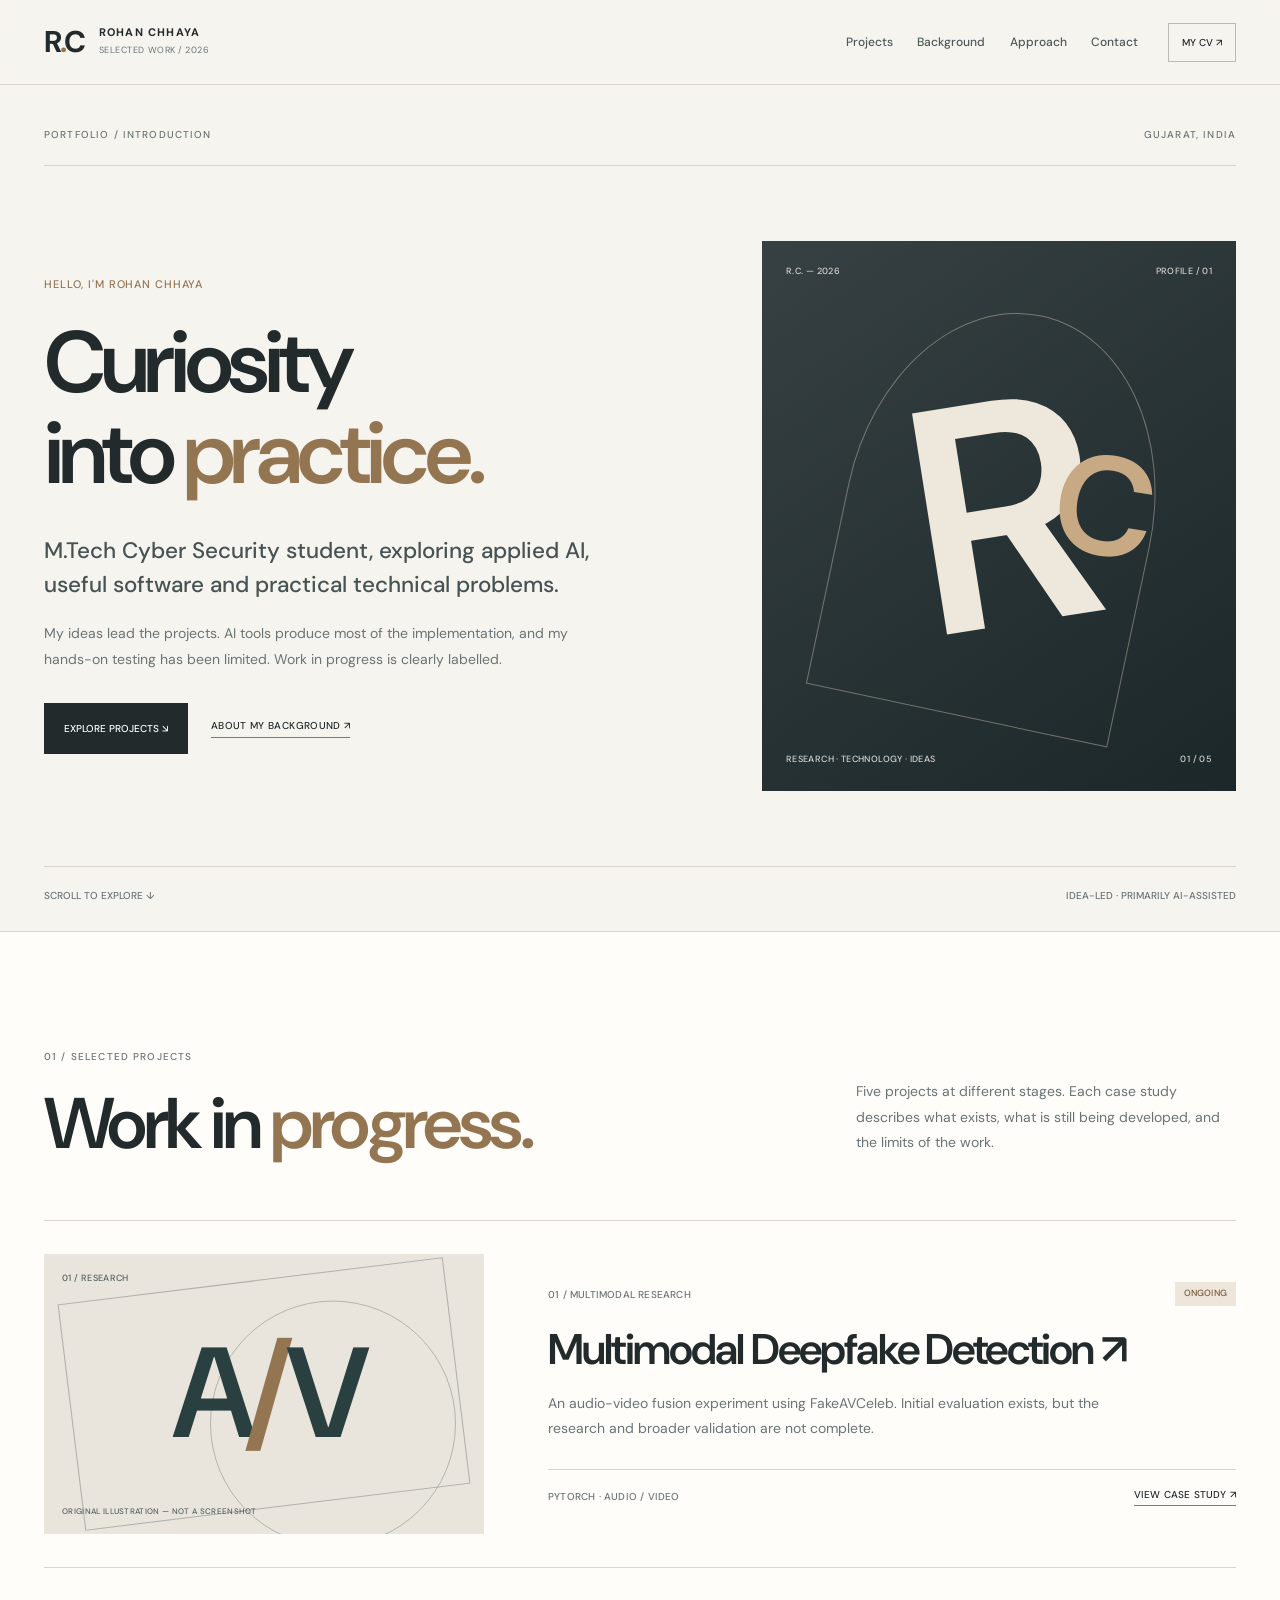
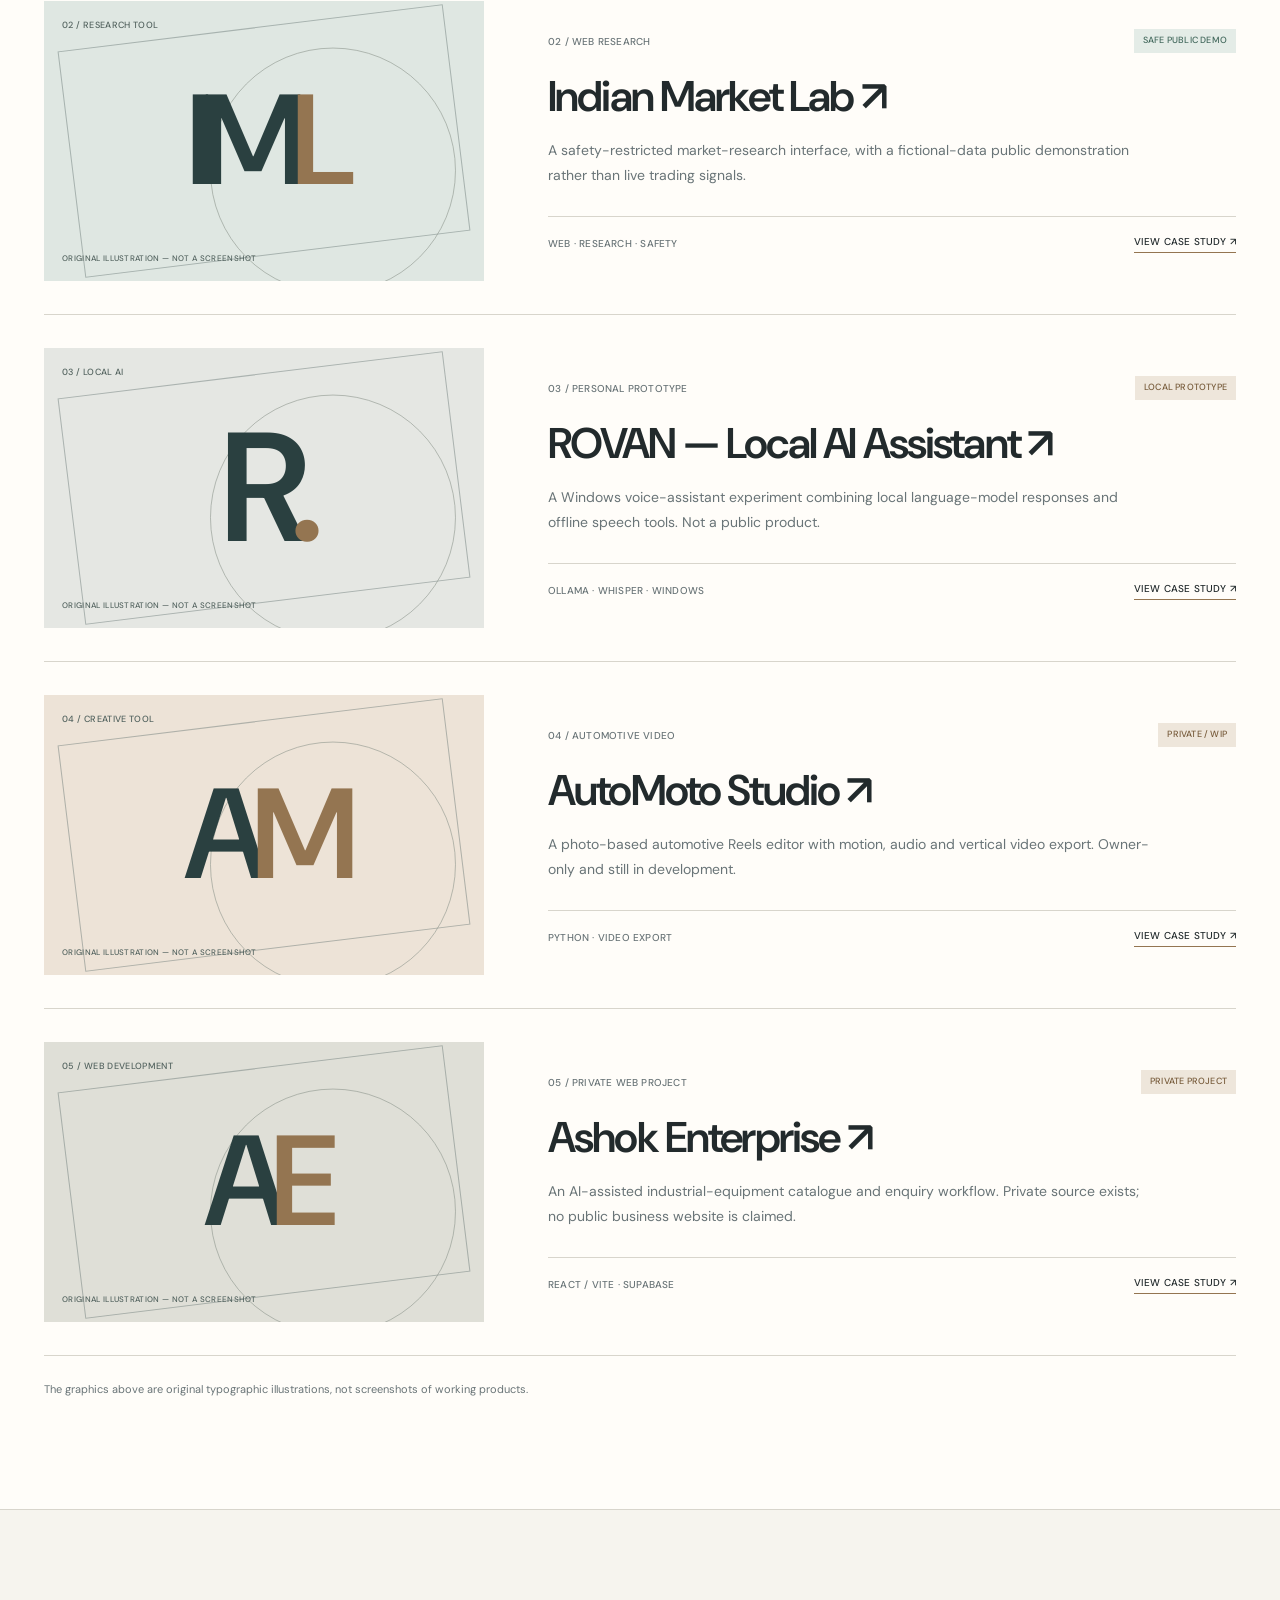
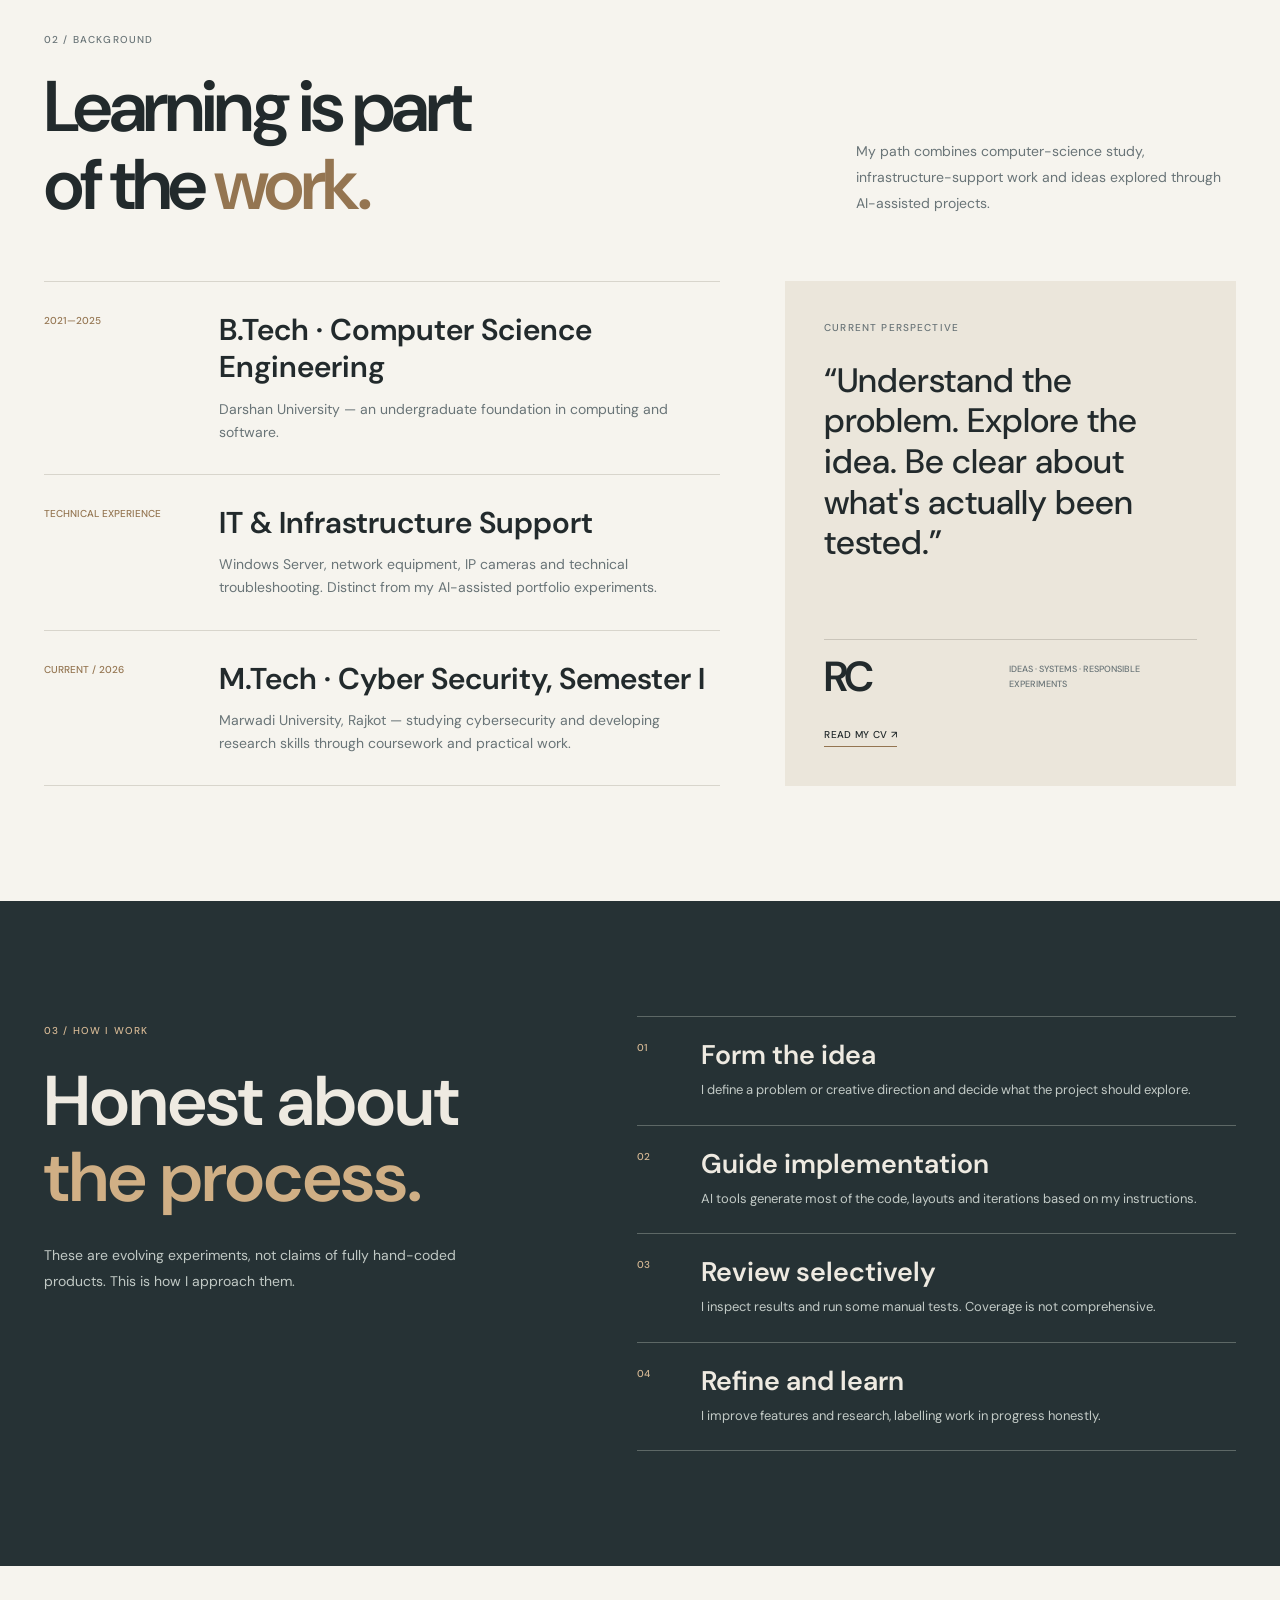
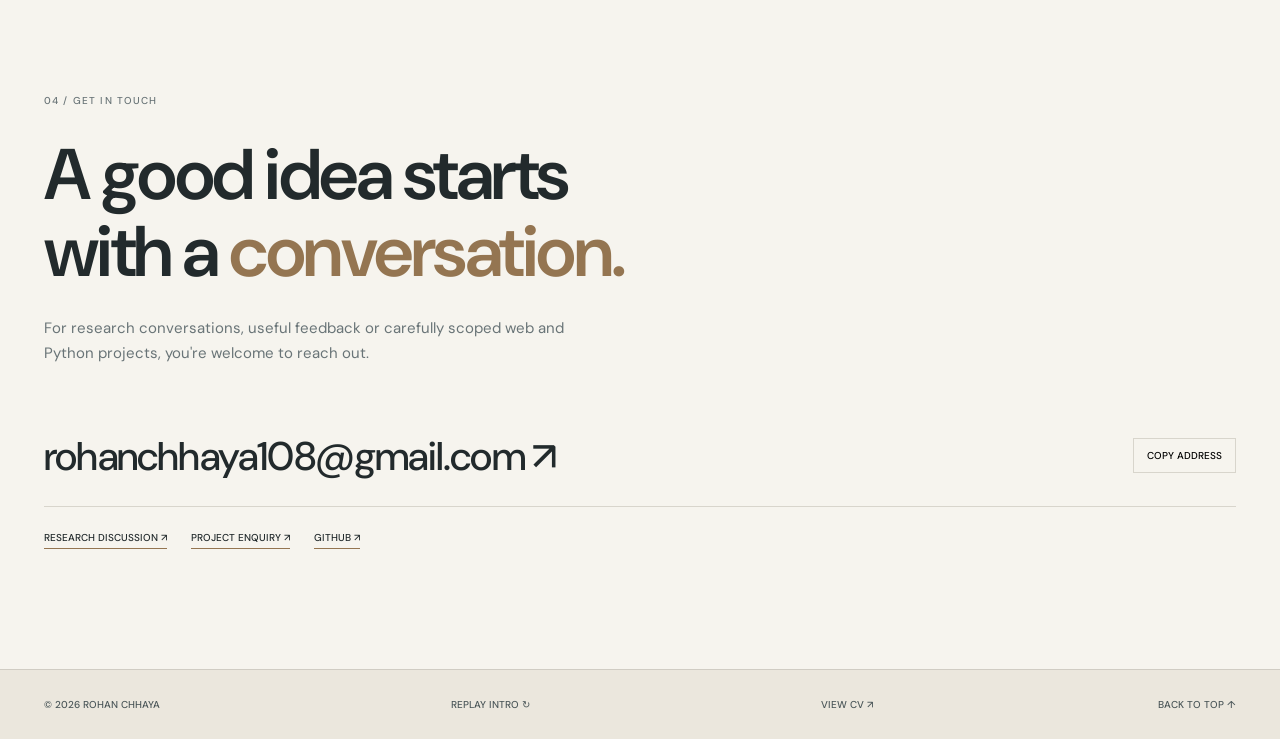
==== index.html @ 87acf6cd "feat: publish independent Classic portfolio with CV, assets, and five case studies" ====
<!doctype html>
<html lang="en">
<head>
<meta charset="utf-8">
<meta name="viewport" content="width=device-width,initial-scale=1">
<meta name="theme-color" content="#f6f4ee">
<meta name="color-scheme" content="light">
<meta name="description" content="Rohan Chhaya — M.Tech Cyber Security student at Marwadi University. A classic portfolio of ongoing research, AI-assisted projects and technical experience.">
<meta property="og:type" content="website">
<meta property="og:title" content="Rohan Chhaya — Selected Work">
<meta property="og:description" content="Ideas, practical experiments and technical projects, presented with honest development statuses.">
<link rel="canonical" href="https://xyzabc8108-prog.github.io/rohan-portfolio-classic/">
<title>Rohan Chhaya — Selected Work | Classic Portfolio</title>
<link rel="icon" href="favicon.svg" type="image/svg+xml">
<link rel="preconnect" href="https://fonts.googleapis.com"><link rel="preconnect" href="https://fonts.gstatic.com" crossorigin>
<link href="https://fonts.googleapis.com/css2?family=DM+Sans:wght@400;500;600;700&display=swap" rel="stylesheet">
<link rel="stylesheet" href="classic.css">
<script>try{if(!matchMedia('(prefers-reduced-motion: reduce)').matches&&sessionStorage.getItem('rc-classic-seen')!=='1')document.documentElement.classList.add('intro-on')}catch(e){}</script>
<script src="classic.js" defer></script>
</head>
<body data-page="home">
<a class="skip-link" href="#main">Skip to content</a>
<div id="opening" class="opening" role="dialog" aria-modal="true" aria-label="Opening portfolio">
 <div class="opening-top"><span>RC / SELECTED WORK</span><span>PORTFOLIO · 2026</span></div>
 <div class="opening-center"><p>AN INTRODUCTION</p><span class="opening-monogram" aria-hidden="true">RC</span><h2>Rohan <em>Chhaya.</em></h2><span class="opening-caption">THOUGHTFUL IDEAS. PRACTICAL EXPERIMENTS.</span></div>
 <div class="opening-bottom"><span class="opening-progress" aria-hidden="true"><i></i></span><button class="opening-skip" type="button">SKIP INTRO ↗</button></div>
</div>
<div id="site" class="site">
<header class="site-header" id="top"><div class="header-inner wrap">
 <a class="wordmark" href="#top" aria-label="Rohan Chhaya home"><span class="wordmark-initials">R<span>.</span>C</span><span class="wordmark-name">ROHAN CHHAYA<small>SELECTED WORK / 2026</small></span></a>
 <nav class="site-nav" id="site-nav" aria-label="Main navigation"><a href="#work">Projects</a><a href="#background">Background</a><a href="#method">Approach</a><a href="#contact">Contact</a></nav>
 <div class="header-side"><a class="other-version" href="cv.html" title="Read my CV">MY CV ↗</a><button class="menu-button" type="button" aria-controls="site-nav" aria-expanded="false" aria-label="Open menu"><span></span><span></span></button></div>
</div></header>
<main id="main">
<section class="hero wrap" aria-labelledby="hero-title">
 <div class="hero-intro"><span class="eyebrow">PORTFOLIO / INTRODUCTION</span><span class="eyebrow">GUJARAT, INDIA</span></div>
 <div class="hero-columns">
  <div class="hero-copy">
   <p class="hero-kicker">HELLO, I'M ROHAN CHHAYA</p>
   <h1 id="hero-title">Curiosity<br>into <em>practice.</em></h1>
   <p class="hero-lead">M.Tech Cyber Security student, exploring applied AI, useful software and practical technical problems.</p>
   <p class="hero-honesty">My ideas lead the projects. AI tools produce most of the implementation, and my hands-on testing has been limited. Work in progress is clearly labelled.</p>
   <div class="hero-actions"><a class="button button-dark" href="#work">EXPLORE PROJECTS ↘</a><a class="text-link" href="#background">ABOUT MY BACKGROUND ↗</a></div>
  </div>
  <aside class="hero-art" aria-label="Decorative abstract typographic monogram, not a portrait"><div class="hero-art-top"><span>R.C. — 2026</span><span>PROFILE / 01</span></div><div class="hero-art-center" aria-hidden="true"><div class="hero-arch"></div><span>R</span><b>C</b></div><div class="hero-art-bottom"><span>RESEARCH · TECHNOLOGY · IDEAS</span><span>01 / 05</span></div></aside>
 </div>
 <div class="hero-foot"><span>SCROLL TO EXPLORE ↓</span><span>IDEA-LED · PRIMARILY AI-ASSISTED</span></div>
</section>
<section class="work-section" id="work" aria-labelledby="work-title"><div class="wrap">
 <div class="section-head"><div><span class="eyebrow">01 / SELECTED PROJECTS</span><h2 id="work-title">Work in <em>progress.</em></h2></div><p>Five projects at different stages. Each case study describes what exists, what is still being developed, and the limits of the work.</p></div>
 <div class="project-list">
  <article class="project-item">
   <a class="project-graphic graphic-deepfake" href="projects/deepfake.html" aria-label="Deepfake Detection case study"><span class="graphic-meta">01 / RESEARCH</span><span class="graphic-symbol">A<span>/</span>V</span><span class="graphic-base">ORIGINAL ILLUSTRATION — NOT A SCREENSHOT</span></a>
   <div class="project-info"><div class="project-top"><span>01 / MULTIMODAL RESEARCH</span><span class="state">ONGOING</span></div><h3><a href="projects/deepfake.html">Multimodal Deepfake Detection ↗</a></h3><p>An audio-video fusion experiment using FakeAVCeleb. Initial evaluation exists, but the research and broader validation are not complete.</p><div class="project-bottom"><span>PYTORCH · AUDIO / VIDEO</span><a href="projects/deepfake.html">VIEW CASE STUDY ↗</a></div></div>
  </article>
  <article class="project-item">
   <a class="project-graphic graphic-market" href="projects/market.html" aria-label="Indian Market Lab case study"><span class="graphic-meta">02 / RESEARCH TOOL</span><span class="graphic-symbol">IM<span>L</span></span><span class="graphic-base">ORIGINAL ILLUSTRATION — NOT A SCREENSHOT</span></a>
   <div class="project-info"><div class="project-top"><span>02 / WEB RESEARCH</span><span class="state state-muted">SAFE PUBLIC DEMO</span></div><h3><a href="projects/market.html">Indian Market Lab ↗</a></h3><p>A safety-restricted market-research interface, with a fictional-data public demonstration rather than live trading signals.</p><div class="project-bottom"><span>WEB · RESEARCH · SAFETY</span><a href="projects/market.html">VIEW CASE STUDY ↗</a></div></div>
  </article>
  <article class="project-item">
   <a class="project-graphic graphic-rovan" href="projects/rovan.html" aria-label="ROVAN case study"><span class="graphic-meta">03 / LOCAL AI</span><span class="graphic-symbol">R<span>.</span></span><span class="graphic-base">ORIGINAL ILLUSTRATION — NOT A SCREENSHOT</span></a>
   <div class="project-info"><div class="project-top"><span>03 / PERSONAL PROTOTYPE</span><span class="state">LOCAL PROTOTYPE</span></div><h3><a href="projects/rovan.html">ROVAN — Local AI Assistant ↗</a></h3><p>A Windows voice-assistant experiment combining local language-model responses and offline speech tools. Not a public product.</p><div class="project-bottom"><span>OLLAMA · WHISPER · WINDOWS</span><a href="projects/rovan.html">VIEW CASE STUDY ↗</a></div></div>
  </article>
  <article class="project-item">
   <a class="project-graphic graphic-automoto" href="projects/automoto.html" aria-label="AutoMoto Studio case study"><span class="graphic-meta">04 / CREATIVE TOOL</span><span class="graphic-symbol">A<span>M</span></span><span class="graphic-base">ORIGINAL ILLUSTRATION — NOT A SCREENSHOT</span></a>
   <div class="project-info"><div class="project-top"><span>04 / AUTOMOTIVE VIDEO</span><span class="state">PRIVATE / WIP</span></div><h3><a href="projects/automoto.html">AutoMoto Studio ↗</a></h3><p>A photo-based automotive Reels editor with motion, audio and vertical video export. Owner-only and still in development.</p><div class="project-bottom"><span>PYTHON · VIDEO EXPORT</span><a href="projects/automoto.html">VIEW CASE STUDY ↗</a></div></div>
  </article>
  <article class="project-item">
   <a class="project-graphic graphic-ashok" href="projects/ashok.html" aria-label="Ashok Enterprise case study"><span class="graphic-meta">05 / WEB DEVELOPMENT</span><span class="graphic-symbol">A<span>E</span></span><span class="graphic-base">ORIGINAL ILLUSTRATION — NOT A SCREENSHOT</span></a>
   <div class="project-info"><div class="project-top"><span>05 / PRIVATE WEB PROJECT</span><span class="state">PRIVATE PROJECT</span></div><h3><a href="projects/ashok.html">Ashok Enterprise ↗</a></h3><p>An AI-assisted industrial-equipment catalogue and enquiry workflow. Private source exists; no public business website is claimed.</p><div class="project-bottom"><span>REACT / VITE · SUPABASE</span><a href="projects/ashok.html">VIEW CASE STUDY ↗</a></div></div>
  </article>
 </div>
 <p class="work-caveat">The graphics above are original typographic illustrations, not screenshots of working products.</p>
</div></section>
<section class="background-section wrap" id="background" aria-labelledby="background-title">
 <div class="section-head"><div><span class="eyebrow">02 / BACKGROUND</span><h2 id="background-title">Learning is part<br>of the <em>work.</em></h2></div><p>My path combines computer-science study, infrastructure-support work and ideas explored through AI-assisted projects.</p></div>
 <div class="background-grid"><div class="timeline">
  <div class="timeline-entry"><span>2021—2025</span><div><h3>B.Tech · Computer Science Engineering</h3><p>Darshan University — an undergraduate foundation in computing and software.</p></div></div>
  <div class="timeline-entry"><span>TECHNICAL EXPERIENCE</span><div><h3>IT &amp; Infrastructure Support</h3><p>Windows Server, network equipment, IP cameras and technical troubleshooting. Distinct from my AI-assisted portfolio experiments.</p></div></div>
  <div class="timeline-entry"><span>CURRENT / 2026</span><div><h3>M.Tech · Cyber Security, Semester I</h3><p>Marwadi University, Rajkot — studying cybersecurity and developing research skills through coursework and practical work.</p></div></div>
 </div><div class="background-note"><span class="eyebrow">CURRENT PERSPECTIVE</span><p>“Understand the problem. Explore the idea. Be clear about what's actually been tested.”</p><div class="note-signature"><span>RC</span><small>IDEAS · SYSTEMS · RESPONSIBLE EXPERIMENTS</small></div><a class="text-link" href="cv.html">READ MY CV ↗</a></div></div>
</section>
<section class="approach-section" id="method" aria-labelledby="approach-title"><div class="wrap approach-layout">
 <div><span class="eyebrow">03 / HOW I WORK</span><h2 id="approach-title">Honest about<br><em>the process.</em></h2><p>These are evolving experiments, not claims of fully hand-coded products. This is how I approach them.</p></div>
 <div class="approach-steps">
  <div><span>01</span><h3>Form the idea</h3><p>I define a problem or creative direction and decide what the project should explore.</p></div>
  <div><span>02</span><h3>Guide implementation</h3><p>AI tools generate most of the code, layouts and iterations based on my instructions.</p></div>
  <div><span>03</span><h3>Review selectively</h3><p>I inspect results and run some manual tests. Coverage is not comprehensive.</p></div>
  <div><span>04</span><h3>Refine and learn</h3><p>I improve features and research, labelling work in progress honestly.</p></div>
 </div>
</div></section>
<section class="contact-section wrap" id="contact" aria-labelledby="contact-title">
 <span class="eyebrow">04 / GET IN TOUCH</span><h2 id="contact-title">A good idea starts<br>with a <em>conversation.</em></h2>
 <p>For research conversations, useful feedback or carefully scoped web and Python projects, you're welcome to reach out.</p>
 <div class="contact-row"><a class="contact-email" href="mailto:rohanchhaya108@gmail.com">rohanchhaya108@gmail.com ↗</a><button type="button" class="copy-email">COPY ADDRESS</button></div>
 <div class="contact-links"><a href="mailto:rohanchhaya108@gmail.com?subject=Research%20Collaboration">RESEARCH DISCUSSION ↗</a><a href="mailto:rohanchhaya108@gmail.com?subject=Web%20or%20Python%20Project">PROJECT ENQUIRY ↗</a><a href="https://github.com/xyzabc8108-prog" target="_blank" rel="noopener noreferrer">GITHUB ↗</a></div><span class="copy-feedback" role="status" aria-live="polite"></span>
</section>
</main>
<footer class="footer"><div class="wrap footer-inner"><span>© <span class="year">2026</span> ROHAN CHHAYA</span><button class="replay-intro" type="button">REPLAY INTRO ↻</button><a href="cv.html">VIEW CV ↗</a><a href="#top">BACK TO TOP ↑</a></div></footer>
</div>
</body>
</html>
---- classic.css ----
/* Classic: restrained editorial layout, no glow. Independent of Digital Lab. */
:root{--ivory:#f6f4ee;--paper:#fffdf9;--cream:#ebe6db;--ink:#222a2c;--muted:#697477;--line:#d8d5cc;--bronze:#947551;--slate:#354346;--serif:'Instrument Serif',Georgia,serif;--sans:'DM Sans',Arial,sans-serif;--mono:'DM Mono',monospace}
*,*::before,*::after{box-sizing:border-box}html{scroll-behavior:smooth;scroll-padding-top:92px}
body{margin:0;min-width:280px;background:var(--ivory);color:var(--ink);font:400 16px/1.65 var(--sans);-webkit-font-smoothing:antialiased;overflow-x:hidden}
body.is-locked{overflow:hidden}a{color:inherit;text-decoration:none}button{font:inherit;cursor:pointer}button,a{-webkit-tap-highlight-color:transparent}
button:focus-visible,a:focus-visible{outline:2px solid var(--bronze);outline-offset:4px}
::selection{background:#dcc8ac;color:#172426}.wrap{width:min(100% - 88px,1300px);margin-inline:auto}
.skip-link{position:fixed;top:-85px;left:20px;z-index:5000;background:#fff;padding:12px 18px}.skip-link:focus{top:20px}
.eyebrow{font:500 10px/1.55 var(--mono);letter-spacing:.115em;color:var(--muted);text-transform:uppercase}
.site-header{position:sticky;top:0;z-index:40;background:#f6f4eef2;border-bottom:1px solid var(--line);backdrop-filter:blur(14px)}
.header-inner{height:84px;display:flex;align-items:center;gap:30px}.wordmark{display:flex;align-items:center;gap:15px;flex-shrink:0}
.wordmark-initials{font:400 41px/.85 var(--serif);letter-spacing:-.07em}.wordmark-initials span{color:var(--bronze)}
.wordmark-name{font:700 11px/1.2 var(--sans);letter-spacing:.11em}.wordmark-name small{display:block;color:var(--muted);font:400 9px/1.5 var(--mono);letter-spacing:.06em;margin-top:5px}
.site-nav{display:flex;align-items:center;gap:clamp(12px,1.9vw,32px);margin-left:auto}
.site-nav a{font:500 12px/1.4 var(--sans);color:#4d595b;transition:color .2s}
.site-nav a:hover,.site-nav a:focus-visible{color:var(--bronze)}
.header-side{display:flex;align-items:center;gap:10px}.other-version{font:500 10px var(--mono);border:1px solid #bdbab1;white-space:nowrap;padding:12px 13px}
.other-version:hover{background:var(--ink);color:#fff}.menu-button{display:none;width:42px;height:42px;border:1px solid var(--line);background:none;flex-direction:column;gap:6px;align-items:center;justify-content:center}
.menu-button span{width:18px;height:1px;background:var(--ink)}
.hero{padding-top:42px}.hero-intro{display:flex;justify-content:space-between;gap:15px;border-bottom:1px solid var(--line);padding-bottom:22px}
.hero-columns{display:grid;grid-template-columns:minmax(0,1.15fr) minmax(335px,.85fr);align-items:center;gap:clamp(40px,6vw,95px);padding:75px 0}
.hero-kicker{font:500 11px var(--mono);letter-spacing:.08em;color:var(--bronze);margin:0 0 27px}
.hero h1{font:400 clamp(78px,9.4vw,150px)/.83 var(--serif);letter-spacing:-.05em;margin:0 0 35px}
.hero h1 em,.section-head h2 em,.approach-section h2 em,.contact-section h2 em,.case-hero h1 em{font-style:normal;color:var(--bronze)}
.hero-lead{font:500 clamp(17px,1.75vw,23px)/1.52 var(--sans);color:#465253;max-width:590px;margin:0 0 19px}
.hero-honesty{font-size:14px;color:var(--muted);line-height:1.8;max-width:550px;margin:0 0 31px}
.hero-actions{display:flex;gap:23px;align-items:center;flex-wrap:wrap}
.button{display:inline-flex;align-items:center;justify-content:space-between;gap:27px;min-height:51px;padding:12px 20px;font:500 10px var(--mono)}
.button-dark{background:var(--ink);color:#fff;transition:background .2s}.button-dark:hover{background:#50615b}
.text-link{display:inline-flex;align-items:center;gap:10px;font:500 10px var(--mono);border-bottom:1px solid var(--bronze);padding-bottom:5px;letter-spacing:.035em}
.text-link:hover{color:var(--bronze)}
.hero-art{min-height:550px;position:relative;background:linear-gradient(145deg,#374143,#263133 60%,#1b2729);color:#edeae3;padding:24px;display:flex;flex-direction:column;justify-content:space-between;overflow:hidden}
.hero-art-top,.hero-art-bottom{display:flex;justify-content:space-between;gap:10px;font:500 9px/1.5 var(--mono);letter-spacing:.04em;position:relative;z-index:2;color:#d7d6d0}
.hero-art-center{position:absolute;inset:55px 0;display:grid;place-items:center}
.hero-art-center>span{font:400 clamp(210px,32vw,470px)/.8 var(--serif);color:#eee8dc;letter-spacing:-.13em;transform:rotate(-9deg) translateX(-11%)}
.hero-art-center>b{position:absolute;right:17%;top:32%;font:400 clamp(95px,14vw,205px)/1 var(--serif);color:#c7a984;transform:rotate(9deg)}
.hero-arch{position:absolute;border:1px solid #b8b09f88;width:65%;height:93%;border-radius:50% 50% 0 0;transform:rotate(12deg)}
.hero-foot{display:flex;justify-content:space-between;gap:20px;border-top:1px solid var(--line);padding:22px 0 29px;color:var(--muted);font:500 10px var(--mono)}
.work-section{background:var(--paper);border-top:1px solid var(--line);border-bottom:1px solid var(--line);padding:110px 0}
.section-head{display:flex;justify-content:space-between;align-items:end;gap:45px;margin-bottom:58px}
.section-head h2{font:400 clamp(59px,7.2vw,106px)/.9 var(--serif);letter-spacing:-.04em;margin:17px 0 0}
.section-head>p{color:var(--muted);max-width:380px;font-size:14px;line-height:1.85;margin:0 0 6px}
.project-list{border-top:1px solid var(--line)}
.project-item{display:grid;grid-template-columns:minmax(240px,.78fr) minmax(0,1.22fr);align-items:center;gap:clamp(30px,5vw,85px);padding:33px 0;border-bottom:1px solid var(--line)}
.project-graphic{position:relative;overflow:hidden;min-height:280px;display:flex;align-items:center;justify-content:center;transition:filter .25s}
.project-graphic:hover{filter:brightness(.95)}
.graphic-deepfake{background:#e9e4dc}.graphic-market{background:#dfe7e2}.graphic-rovan{background:#e5e7e3}.graphic-automoto{background:#ede3d7}.graphic-ashok{background:#dfdfd7}
.project-graphic::before{content:"";position:absolute;inset:26px;border:1px solid #64737175;transform:rotate(-7deg)}
.project-graphic::after{content:"";position:absolute;width:56%;aspect-ratio:1;border:1px solid #8891888f;border-radius:50%;transform:translate(28%,12%)}
.graphic-meta,.graphic-base{position:absolute;left:18px;right:18px;z-index:2;color:#53635f;font:500 9px/1.5 var(--mono);letter-spacing:.04em}
.graphic-meta{top:18px}.graphic-base{bottom:17px;font-size:8px}
.graphic-symbol{font:400 clamp(100px,12vw,185px)/1 var(--serif);letter-spacing:-.11em;z-index:1;color:#2a4040}
.graphic-symbol span{color:var(--bronze)}.graphic-rovan .graphic-symbol{font-size:210px}
.project-top,.project-bottom{display:flex;align-items:center;justify-content:space-between;gap:16px;font:500 10px/1.5 var(--mono);color:var(--muted);letter-spacing:.02em}
.project-top{margin-bottom:19px}.state{background:#eee6db;color:#775b3b;font:500 9px/1.3 var(--mono);padding:6px 9px;white-space:nowrap}
.state-muted{background:#e4ece7;color:#42685c}
.project-info h3{font:400 clamp(42px,4.6vw,68px)/.96 var(--serif);margin:0 0 17px;letter-spacing:-.018em}
.project-info h3 a:hover{color:var(--bronze)}
.project-info>p{color:var(--muted);font-size:14px;line-height:1.8;margin:0 0 28px;max-width:605px}
.project-bottom{border-top:1px solid var(--line);padding-top:17px;flex-wrap:wrap}
.project-bottom a{color:var(--ink);border-bottom:1px solid var(--bronze);padding-bottom:3px}.project-bottom a:hover{color:var(--bronze)}
.work-caveat{font:400 11px/1.6 var(--mono);color:var(--muted);margin:25px 0 0}
.background-section{padding-block:115px}.background-grid{display:grid;grid-template-columns:minmax(0,1.2fr) minmax(300px,.8fr);gap:65px}
.timeline{border-top:1px solid var(--line)}.timeline-entry{display:grid;grid-template-columns:145px minmax(0,1fr);gap:30px;padding:30px 0;border-bottom:1px solid var(--line)}
.timeline-entry>span{font:500 10px/1.7 var(--mono);color:var(--bronze)}
.timeline-entry h3{font:400 clamp(25px,3vw,37px)/1.12 var(--serif);margin:0 0 12px}
.timeline-entry p{color:var(--muted);font-size:14px;margin:0}
.background-note{background:var(--cream);padding:39px;display:flex;flex-direction:column;align-items:start}
.background-note>p{font:400 clamp(33px,3.3vw,46px)/1.06 var(--serif);margin:25px 0 45px}
.note-signature{border-top:1px solid #cac5ba;padding-top:19px;margin-top:auto;margin-bottom:34px;width:100%;display:flex;justify-content:space-between;align-items:center;gap:10px}
.note-signature>span{font:400 55px/.85 var(--serif);letter-spacing:-.1em}
.note-signature small{max-width:188px;color:var(--muted);font:500 9px/1.6 var(--mono)}
.approach-section{background:#263235;color:#eeeae1;padding:115px 0}
.approach-section .eyebrow{color:#d6b995}.approach-layout{display:grid;grid-template-columns:minmax(0,.9fr) minmax(0,1.1fr);gap:clamp(55px,8vw,125px)}
.approach-section h2{font:400 clamp(60px,7vw,106px)/.9 var(--serif);margin:20px 0 28px}
.approach-section h2 em{color:#d0af85}
.approach-layout>div:first-child>p:last-child{max-width:430px;font-size:14px;color:#c1c9c5;line-height:1.85}
.approach-steps>div{display:grid;grid-template-columns:44px minmax(0,1fr);gap:11px 20px;padding:24px 0;border-top:1px solid #5d6866}
.approach-steps>div:last-child{border-bottom:1px solid #5d6866}
.approach-steps>div>span{font:500 10px var(--mono);color:#d6b995}
.approach-steps h3{font:400 35px/1 var(--serif);margin:0}.approach-steps p{grid-column:2;margin:0;color:#c2cac6;font-size:13px}
.contact-section{padding-block:120px}
.contact-section h2{font:400 clamp(61px,7.2vw,117px)/.9 var(--serif);letter-spacing:-.035em;margin:23px 0 26px}
.contact-section>p{max-width:565px;color:var(--muted);font-size:15px;margin:0 0 50px}
.contact-row{display:flex;align-items:center;justify-content:space-between;gap:20px;padding:20px 0 30px;border-bottom:1px solid var(--line)}
.contact-email{font:400 clamp(28px,4vw,58px)/1 var(--serif);overflow-wrap:anywhere;letter-spacing:-.02em}
.copy-email{border:1px solid var(--line);background:none;padding:10px 13px;font:500 10px var(--mono);white-space:nowrap}.copy-email:hover{background:var(--ink);color:white}
.contact-links{display:flex;flex-wrap:wrap;gap:24px;margin-top:24px}
.contact-links a{font:500 10px var(--mono);border-bottom:1px solid var(--bronze);padding-bottom:4px}
.copy-feedback{color:var(--green);font:500 10px var(--mono)}
.footer{background:#ebe7dd;border-top:1px solid #d0ccc3}.footer-inner{display:flex;align-items:center;justify-content:space-between;gap:20px;flex-wrap:wrap;padding-block:27px;font:500 10px var(--mono);color:#4b5759}
.replay-intro{border:0;background:transparent;color:inherit;font:inherit}.replay-intro:hover,.footer a:hover{color:var(--bronze)}
/* Cinematic shutter-style intro. A five-second experience, fully skippable. */
.opening{display:none}
html.intro-on .opening{position:fixed;inset:0;display:grid;grid-template-rows:auto 1fr auto;z-index:3000;background:#263235;color:#f3eee6;padding:clamp(26px,4.7vw,72px);overflow:hidden;animation:opening-leave .88s cubic-bezier(.75,0,.2,1) 3.95s both}
.opening::before{content:"";position:absolute;inset:0;background:linear-gradient(90deg,transparent 49.94%,#d9c5aa33 50%,transparent 50.06%);pointer-events:none}
.opening-top{display:flex;justify-content:space-between;gap:20px;font:500 11px var(--mono);letter-spacing:.1em;color:#d6d3cb;z-index:1;opacity:0;animation:opening-fade .75s .2s forwards}
.opening-center{align-self:center;text-align:center;z-index:1}
.opening-center>p{font:500 10px var(--mono);color:#c7d0c9;letter-spacing:.18em;margin:0 0 20px;opacity:0;animation:opening-fade .8s .8s forwards}
.opening-monogram{position:absolute;left:50%;top:50%;transform:translate(-50%,-54%) rotate(-14deg);font:400 min(41vw,555px)/1 var(--serif);letter-spacing:-.15em;color:transparent;-webkit-text-stroke:1px #f2d6ab65;opacity:0;animation:opening-fade 1.6s .4s forwards;pointer-events:none;white-space:nowrap}
.opening-center h2{position:relative;font:400 clamp(62px,11.5vw,177px)/.9 var(--serif);letter-spacing:-.05em;margin:0 0 27px;opacity:0;transform:translateY(32px);animation:opening-rise 1.1s 1.25s cubic-bezier(.19,.72,.24,1) forwards}
.opening-center h2 em{color:#d6b58d;font-weight:400}
.opening-caption{position:relative;display:block;font:500 10px var(--mono);letter-spacing:.1em;color:#e4ddd2;opacity:0;animation:opening-fade .85s 2.45s forwards}
.opening-bottom{display:flex;align-items:center;justify-content:space-between;gap:30px;z-index:1}
.opening-progress{height:2px;max-width:470px;flex:1;background:#75807a;overflow:hidden}
.opening-progress i{display:block;width:100%;height:100%;background:#d5b58b;transform:scaleX(0);transform-origin:left;animation:opening-load 3.85s linear forwards}
.opening-skip{border:1px solid #a4aaa2;background:transparent;color:#f4f1e8;font:500 10px var(--mono);letter-spacing:.04em;padding:12px 15px}
.opening-skip:hover,.opening-skip:focus-visible{background:#f4f1e8;color:#263235}
html.intro-on .opening.is-skipping{animation:opening-leave .42s cubic-bezier(.75,0,.2,1) both}
@keyframes opening-fade{to{opacity:1}}@keyframes opening-rise{to{opacity:1;transform:translateY(0)}}@keyframes opening-load{to{transform:scaleX(1)}}
@keyframes opening-leave{0%{clip-path:inset(0 0 0 0);visibility:visible}99%{visibility:visible}100%{clip-path:inset(0 0 100% 0);visibility:hidden}}
/* Standalone project case pages */
.case-back{display:inline-block;margin-top:30px;font:500 10px var(--mono);color:var(--muted)}
.case-back:hover{color:var(--bronze)}
.case-hero{padding:65px 0 86px;display:grid;grid-template-columns:minmax(0,1.16fr) minmax(270px,.84fr);gap:58px;align-items:center}
.case-hero h1{font:400 clamp(77px,8vw,128px)/.87 var(--serif);letter-spacing:-.05em;margin:24px 0 31px}
.case-lead{font:400 clamp(17px,1.8vw,23px)/1.55 var(--sans);color:#465252;max-width:650px;margin:0 0 22px}
.case-meta{display:flex;gap:9px;flex-wrap:wrap}.case-meta span{font:500 10px var(--mono);color:var(--muted);border:1px solid var(--line);padding:9px 12px}
.case-poster{min-height:385px;background:#e8e4da;position:relative;overflow:hidden;display:flex;flex-direction:column;justify-content:space-between;align-items:center;padding:23px}
.case-poster::before{content:"";position:absolute;inset:15%;border:1px solid #a2a99e;transform:rotate(13deg)}
.case-poster-top,.case-poster-bottom{display:flex;justify-content:space-between;gap:11px;width:100%;z-index:1;color:#65716b;font:500 9px var(--mono)}
.case-poster-main{font:400 clamp(125px,19vw,280px)/.8 var(--serif);color:#344943;letter-spacing:-.13em;z-index:1}
.case-status{background:#eee9df;border-left:3px solid var(--bronze);padding:19px 24px;font-size:14px;color:#475152;margin-bottom:78px}
.case-layout{display:grid;grid-template-columns:190px minmax(0,1fr);gap:75px;padding-bottom:110px}
.case-aside{position:sticky;top:115px;align-self:start;border-top:1px solid var(--line);padding-top:22px}
.case-aside h2{font:500 10px var(--mono);color:var(--muted);letter-spacing:.07em;margin:0 0 18px}
.case-aside a{display:block;padding:10px 0;font:500 10px var(--mono);color:#495454}
.case-aside a:hover{color:var(--bronze)}
.case-section{border-top:1px solid var(--line);padding:31px 0 55px;max-width:890px}
.case-section h2{font:400 clamp(40px,4.4vw,62px)/1 var(--serif);margin:9px 0 22px}
.case-section p{color:var(--muted);margin:0 0 17px;max-width:750px}
.case-section ul{margin:0;padding-left:22px;color:var(--muted)}.case-section li{padding-bottom:10px}
.case-note{background:#ebe6dc;border-left:3px solid #aa926f;color:#495453;padding:20px 22px;font-size:13px;margin-top:23px}
.case-note strong{display:block;font:500 10px var(--mono);color:var(--bronze);margin-bottom:7px}
.case-links{display:flex;gap:12px;flex-wrap:wrap;margin-top:25px}
.case-links a{padding:12px 14px;border:1px solid #b4afa5;font:500 10px var(--mono)}
.case-links a:hover{background:var(--ink);color:#fff}
.case-more{border-top:1px solid var(--line);padding:33px 0 85px;display:flex;align-items:start;justify-content:space-between;gap:30px}
.case-more a{font:500 11px var(--mono);color:var(--bronze)}
@media(max-width:1150px){.wrap{width:min(100% - 56px,1300px)}.site-nav{gap:17px}.hero-columns{gap:40px}.hero-art{min-height:480px}.hero h1{font-size:clamp(72px,9vw,121px)}}
@media(max-width:920px){.header-inner{height:74px}.site-nav{display:none;position:absolute;top:74px;left:0;right:0;background:var(--paper);border-bottom:1px solid var(--line);margin:0;padding:18px 28px;flex-direction:column;gap:0;box-shadow:0 20px 26px #0001}.site-nav.is-open{display:flex}.site-nav a{padding:13px 0;border-bottom:1px solid var(--line)}.header-side{margin-left:auto}.menu-button{display:flex}.hero-columns{grid-template-columns:1fr;gap:42px;padding-block:55px}.hero h1{font-size:clamp(86px,11vw,135px)}.hero-art{max-width:680px;min-height:460px}.background-grid,.approach-layout{grid-template-columns:1fr;gap:42px}.case-hero{gap:33px}.case-layout{gap:36px}}
@media(max-width:650px){.wrap{width:min(100% - 38px,1300px)}.header-inner{gap:13px}.wordmark-initials{font-size:34px}.wordmark-name{font-size:9px}.other-version{font-size:9px;padding:9px}.hero-intro>span:last-child{display:none}.hero h1{font-size:clamp(75px,15.1vw,115px);margin-bottom:28px}.hero-art{min-height:350px}.hero-art-center>span{font-size:240px}.hero-art-center>b{font-size:118px}.hero-lead{font-size:17px}.hero-foot span:last-child{display:none}.work-section,.background-section,.approach-section{padding-block:75px}.section-head{display:block;margin-bottom:30px}.section-head h2{font-size:61px;margin-bottom:17px}.project-item{grid-template-columns:1fr;gap:20px;padding:25px 0}.project-graphic{min-height:260px}.graphic-symbol{font-size:155px}.project-top{gap:10px}.project-info h3{font-size:47px}.project-bottom{gap:13px}.timeline-entry{grid-template-columns:1fr;gap:9px}.background-note{padding:28px}.approach-section h2{font-size:69px}.contact-section{padding-block:88px}.contact-section h2{font-size:68px}.contact-row{flex-direction:column;align-items:start;gap:16px}.contact-email{font-size:clamp(29px,8vw,42px)}.contact-links{gap:17px}.opening-top>span:last-child{display:none}.opening-center h2{font-size:clamp(56px,14vw,100px)}.opening-monogram{font-size:55vw}.opening-caption{font-size:9px}.case-hero{grid-template-columns:1fr;padding:48px 0}.case-hero h1{font-size:clamp(63px,13vw,94px)}.case-poster{min-height:300px}.case-poster-main{font-size:180px}.case-layout{grid-template-columns:1fr;padding-bottom:70px}.case-aside{position:static;display:flex;gap:15px;flex-wrap:wrap;padding-top:14px}.case-aside h2{width:100%;margin:0}.case-aside a{padding:3px 0}.case-section{padding-bottom:35px}.case-more{padding-bottom:50px}}
@media(max-width:360px){.wordmark-name{display:none}.hero h1{font-size:15vw}.project-info h3{font-size:43px}}
@media(prefers-reduced-motion:reduce){html{scroll-behavior:auto}*,*::before,*::after{animation:none!important;transition:none!important}html.intro-on .opening{display:none!important}.hero-art-center>span{transform:none}}
@media print{.opening,.menu-button,.replay-intro,.footer,.site-nav{display:none!important}body{background:white}.hero-columns,.case-hero{display:block}.hero-art,.case-poster{display:none}}


/* PROFESSIONAL TYPOGRAPHY — standard sans serif across Classic */
:root{--serif:'DM Sans',Arial,sans-serif;--mono:'DM Sans',Arial,sans-serif}
em{font-style:normal}
.wordmark-initials{font-size:30px;font-weight:700}
.hero h1{font-size:clamp(61px,6.8vw,108px);font-weight:600;line-height:1.04;letter-spacing:-.055em}
.hero-art-center>span{font-size:clamp(190px,25vw,350px);font-weight:600}
.hero-art-center>b{font-size:clamp(75px,11vw,140px);font-weight:600}
.section-head h2{font-size:clamp(46px,5.6vw,82px);font-weight:600;line-height:1.08;letter-spacing:-.05em}
.project-info h3{font-size:clamp(31px,3.35vw,49px);font-weight:600;line-height:1.14;letter-spacing:-.043em}
.graphic-symbol{font-size:clamp(85px,10vw,150px);font-weight:600}
.graphic-rovan .graphic-symbol{font-size:155px}
.timeline-entry h3{font-size:clamp(23px,2.35vw,33px);font-weight:600;line-height:1.22}
.background-note>p{font-size:clamp(26px,2.65vw,39px);font-weight:500;line-height:1.2}
.note-signature>span{font-size:42px;font-weight:600}
.approach-section h2{font-size:clamp(47px,5.5vw,82px);font-weight:600;line-height:1.08}
.approach-steps h3{font-size:27px;font-weight:600}
.contact-section h2{font-size:clamp(47px,5.6vw,86px);font-weight:600;line-height:1.08}
.contact-email{font-size:clamp(23px,3.3vw,40px);font-weight:500}
.opening-center h2{font-size:clamp(48px,8.5vw,120px);font-weight:600;line-height:1.1}
.opening-monogram{font-size:min(31vw,410px);font-weight:500}
.case-hero h1{font-size:clamp(54px,6.2vw,92px);font-weight:600;line-height:1.1;overflow-wrap:break-word}
.case-poster-main{font-size:clamp(105px,14vw,200px);font-weight:600}
.case-section h2{font-size:clamp(32px,3.8vw,51px);font-weight:600;line-height:1.15}
@media(max-width:920px){.hero h1{font-size:clamp(61px,9vw,93px)}}
@media(max-width:650px){
 .hero h1{font-size:clamp(48px,11.4vw,72px)}
 .hero-art-center>span{font-size:194px}.hero-art-center>b{font-size:95px}
 .section-head h2{font-size:clamp(39px,10vw,56px)}
 .project-info h3{font-size:clamp(29px,8vw,40px)}
 .graphic-symbol{font-size:120px}.graphic-rovan .graphic-symbol{font-size:136px}
 .approach-section h2{font-size:clamp(43px,10vw,60px)}
 .contact-section h2{font-size:clamp(39px,10vw,62px)}
 .contact-email{font-size:clamp(21px,6vw,33px)}
 .opening-center h2{font-size:clamp(44px,10.5vw,74px)}
 .opening-monogram{font-size:45vw}
 .case-hero h1{font-size:clamp(43px,10vw,68px)}
 .case-poster-main{font-size:140px}
}
@media(max-width:360px){.hero h1{font-size:11vw}.project-info h3{font-size:29px}.contact-email{font-size:19px}.opening-center h2{font-size:10vw}}
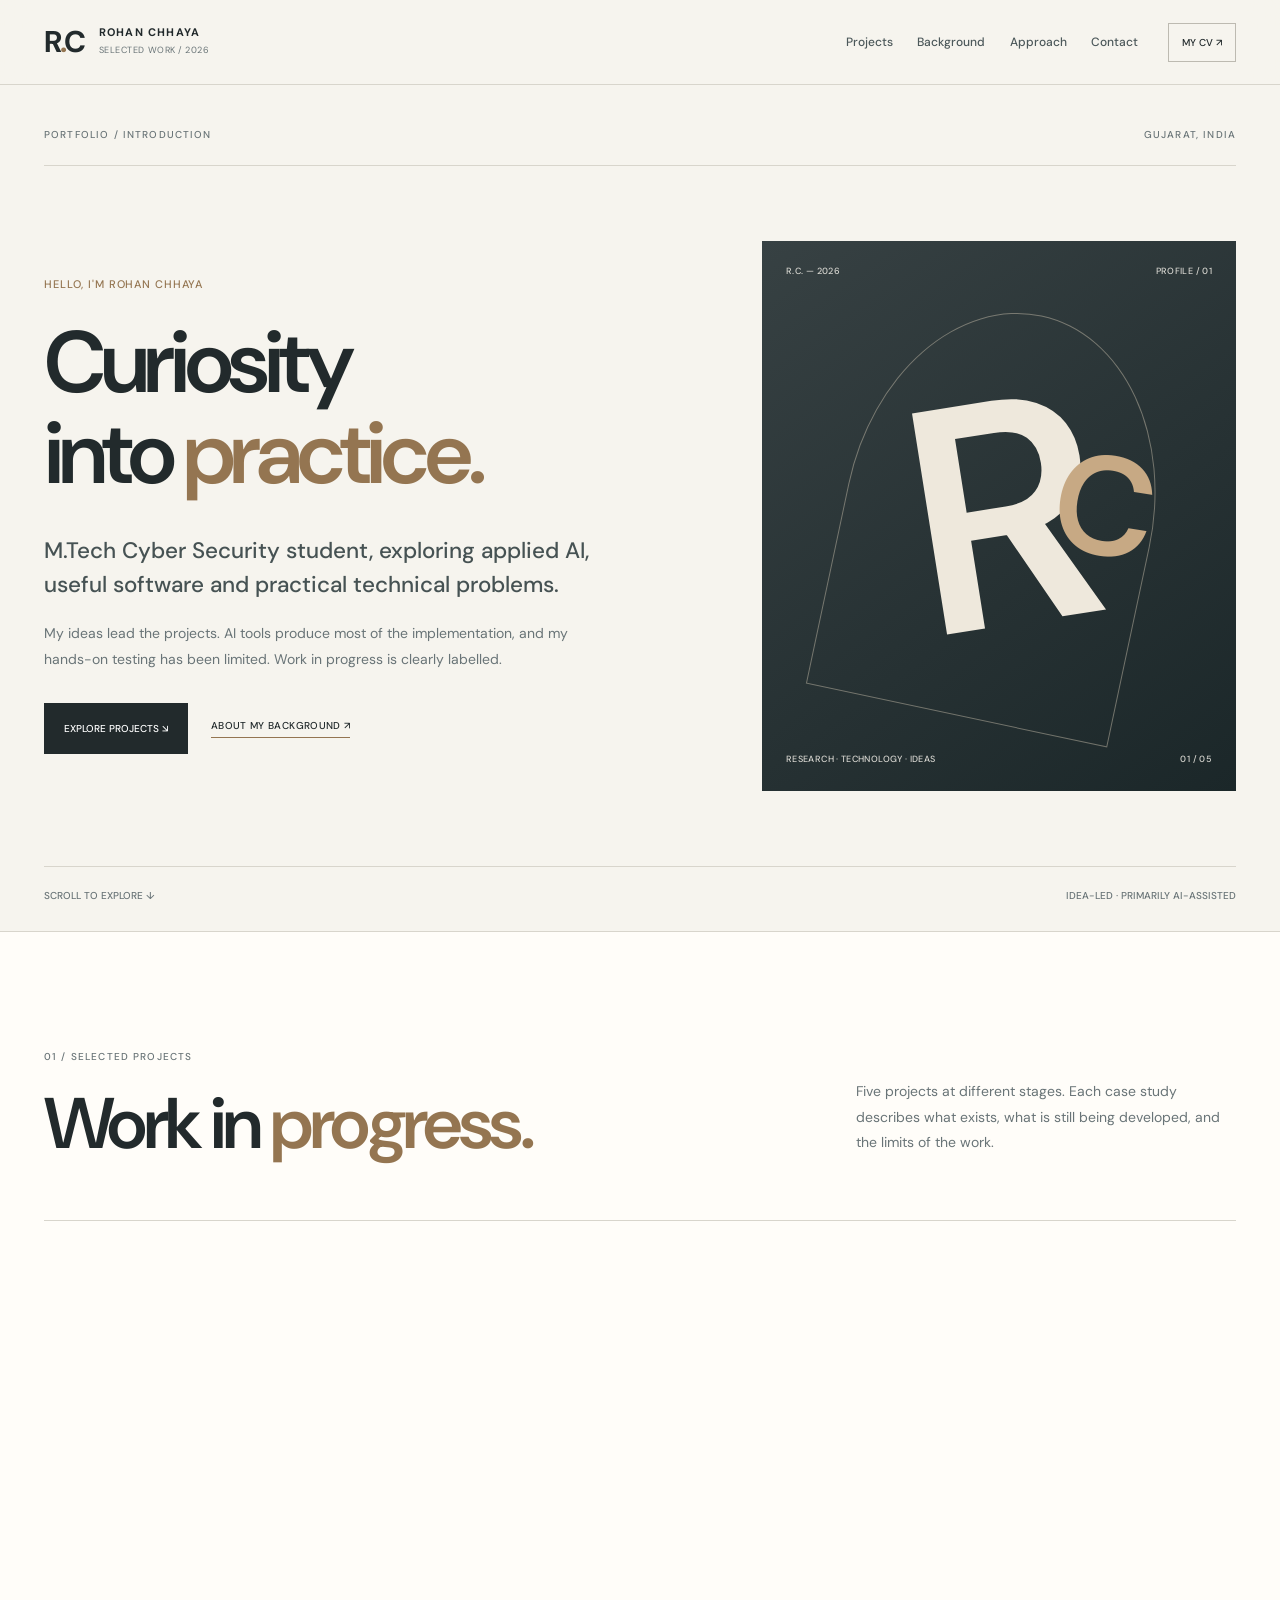
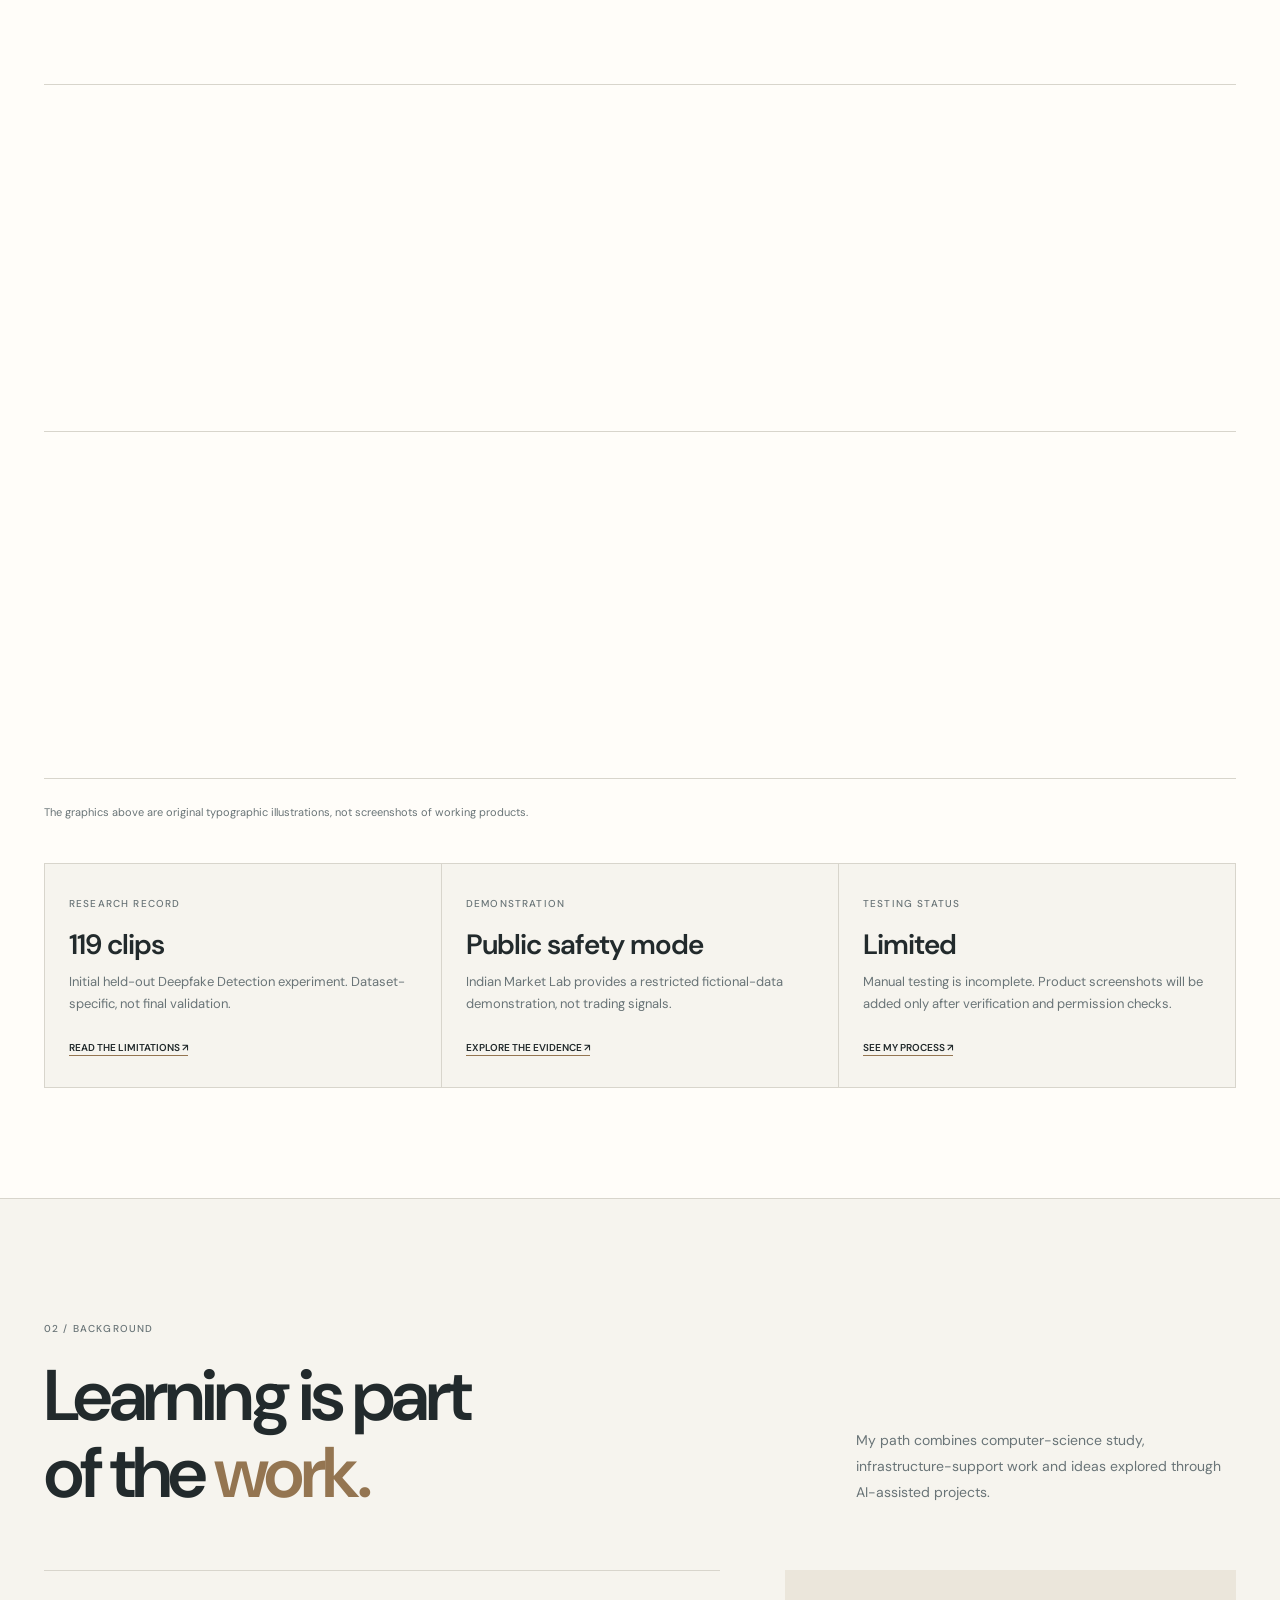
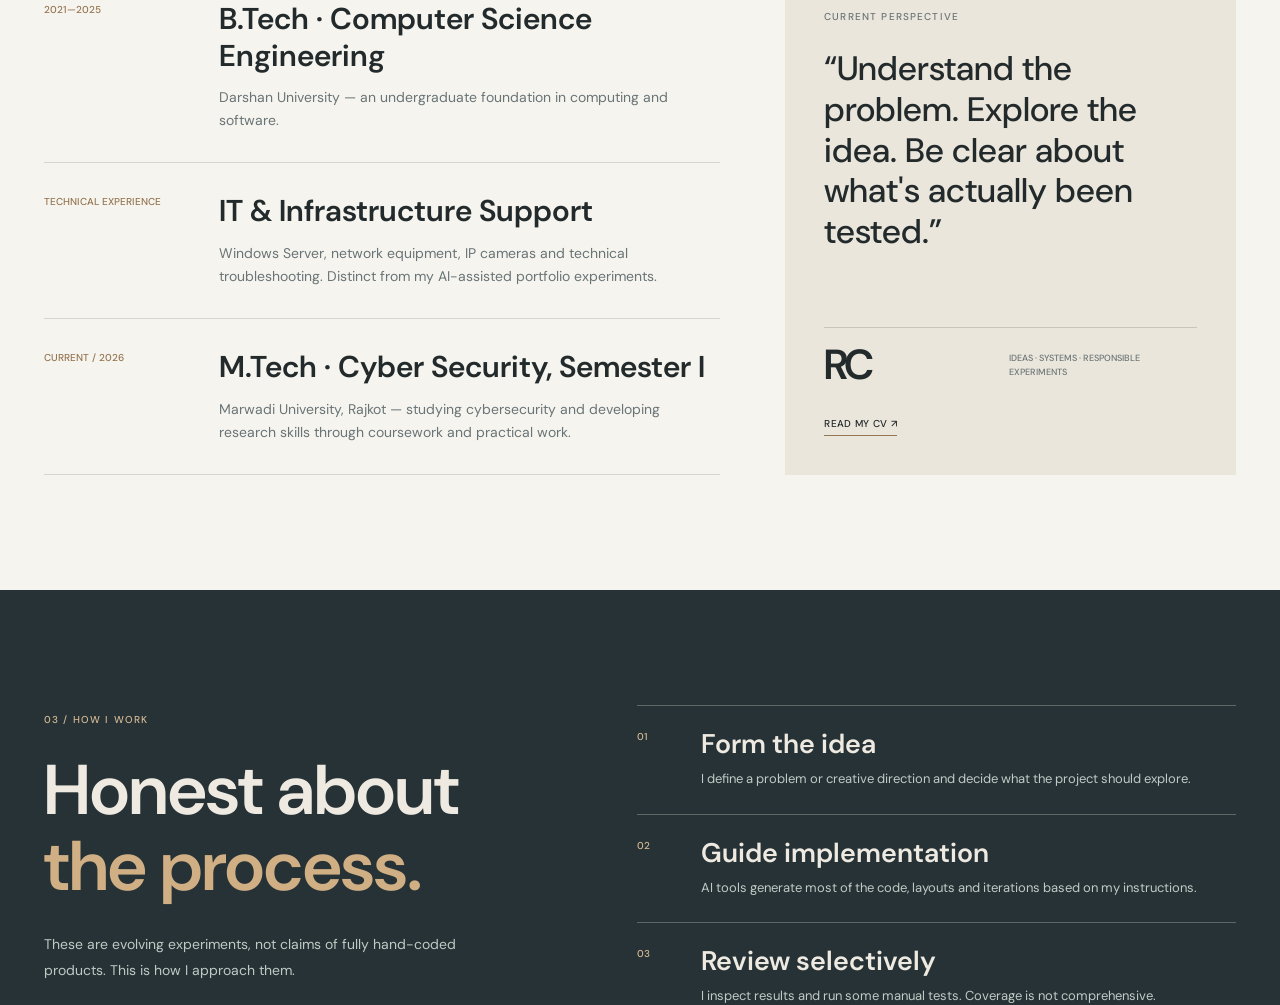
==== commit c26fcfe6: "feat(classic): evidence summaries, refined printable CV, responsive polish, SEO and social preview" ====
--- a/index.html
+++ b/index.html
@@ -7,6 +7,16 @@
 <meta name="color-scheme" content="light">
 <meta name="description" content="Rohan Chhaya — M.Tech Cyber Security student at Marwadi University. A classic portfolio of ongoing research, AI-assisted projects and technical experience.">
 <meta property="og:type" content="website">
+<meta property="og:url" content="https://xyzabc8108-prog.github.io/rohan-portfolio-classic/">
+<meta property="og:image" content="https://xyzabc8108-prog.github.io/rohan-portfolio-classic/social-preview.png">
+<meta property="og:image:width" content="1200">
+<meta property="og:image:height" content="630">
+<meta property="og:image:alt" content="Rohan Chhaya — Classic Professional portfolio, selected work">
+<meta name="twitter:card" content="summary_large_image">
+<meta name="twitter:title" content="Rohan Chhaya — Classic Portfolio">
+<meta name="twitter:description" content="Cyber Security student, technical support background and AI-assisted experiments with honest progress labels.">
+<meta name="twitter:image" content="https://xyzabc8108-prog.github.io/rohan-portfolio-classic/social-preview.png">
+<meta name="robots" content="index,follow,max-image-preview:large">
 <meta property="og:title" content="Rohan Chhaya — Selected Work">
 <meta property="og:description" content="Ideas, practical experiments and technical projects, presented with honest development statuses.">
 <link rel="canonical" href="https://xyzabc8108-prog.github.io/rohan-portfolio-classic/">
@@ -71,6 +81,7 @@
   </article>
  </div>
  <p class="work-caveat">The graphics above are original typographic illustrations, not screenshots of working products.</p>
+ <div class="evidence-summary" aria-label="Evidence and project transparency"><div><span class="eyebrow">RESEARCH RECORD</span><strong>119 clips</strong><p>Initial held-out Deepfake Detection experiment. Dataset-specific, not final validation.</p><a href="projects/deepfake.html#current">READ THE LIMITATIONS ↗</a></div><div><span class="eyebrow">DEMONSTRATION</span><strong>Public safety mode</strong><p>Indian Market Lab provides a restricted fictional-data demonstration, not trading signals.</p><a href="projects/market.html#current">EXPLORE THE EVIDENCE ↗</a></div><div><span class="eyebrow">TESTING STATUS</span><strong>Limited</strong><p>Manual testing is incomplete. Product screenshots will be added only after verification and permission checks.</p><a href="#method">SEE MY PROCESS ↗</a></div></div>
 </div></section>
 <section class="background-section wrap" id="background" aria-labelledby="background-title">
  <div class="section-head"><div><span class="eyebrow">02 / BACKGROUND</span><h2 id="background-title">Learning is part<br>of the <em>work.</em></h2></div><p>My path combines computer-science study, infrastructure-support work and ideas explored through AI-assisted projects.</p></div>
--- a/classic.css
+++ b/classic.css
@@ -184,3 +184,19 @@
  .case-poster-main{font-size:140px}
 }
 @media(max-width:360px){.hero h1{font-size:11vw}.project-info h3{font-size:29px}.contact-email{font-size:19px}.opening-center h2{font-size:10vw}}
+
+/* Portfolio review: low-motion, high-contrast refinements and evidence panel. */
+.evidence-summary{display:grid;grid-template-columns:repeat(3,minmax(0,1fr));gap:1px;background:var(--line);border:1px solid var(--line);margin-top:41px}
+.evidence-summary>div{background:var(--ivory);padding:25px 24px 27px;min-width:0}
+.evidence-summary strong{display:block;font:600 clamp(21px,2.2vw,28px)/1.2 var(--sans);letter-spacing:-.035em;margin:13px 0 9px}
+.evidence-summary p{color:var(--muted);font-size:13px;line-height:1.7;margin:0 0 18px}
+.evidence-summary a{display:inline-block;border-bottom:1px solid var(--bronze);font:600 10px/1.5 var(--sans);color:var(--ink)}
+.case-evidence{display:grid;grid-template-columns:minmax(120px,.6fr) minmax(0,1.4fr);gap:24px;align-items:center;background:#ebe8df;border:1px solid var(--line);padding:24px 26px;margin:-35px 0 75px}
+.case-evidence strong{font:600 clamp(19px,2.4vw,29px)/1.1 var(--sans);letter-spacing:-.035em}
+.case-evidence p{color:var(--muted);font-size:13px;line-height:1.75;margin:7px 0 0}
+.case-evidence small{font:500 10px var(--sans);color:#6b6558;text-transform:uppercase}
+a,button{touch-action:manipulation}
+.project-item{content-visibility:auto;contain-intrinsic-size:auto 380px}
+.project-item:focus-within{content-visibility:visible}
+@media(max-width:820px){.evidence-summary{grid-template-columns:1fr}.evidence-summary>div{padding:22px}.case-evidence{grid-template-columns:1fr;gap:8px;margin-top:-35px}}
+@media(max-width:650px){.site-nav a{min-height:44px;display:flex;align-items:center}.footer a,.footer button{min-height:40px}.copy-email{min-height:44px}.evidence-summary strong{font-size:23px}}
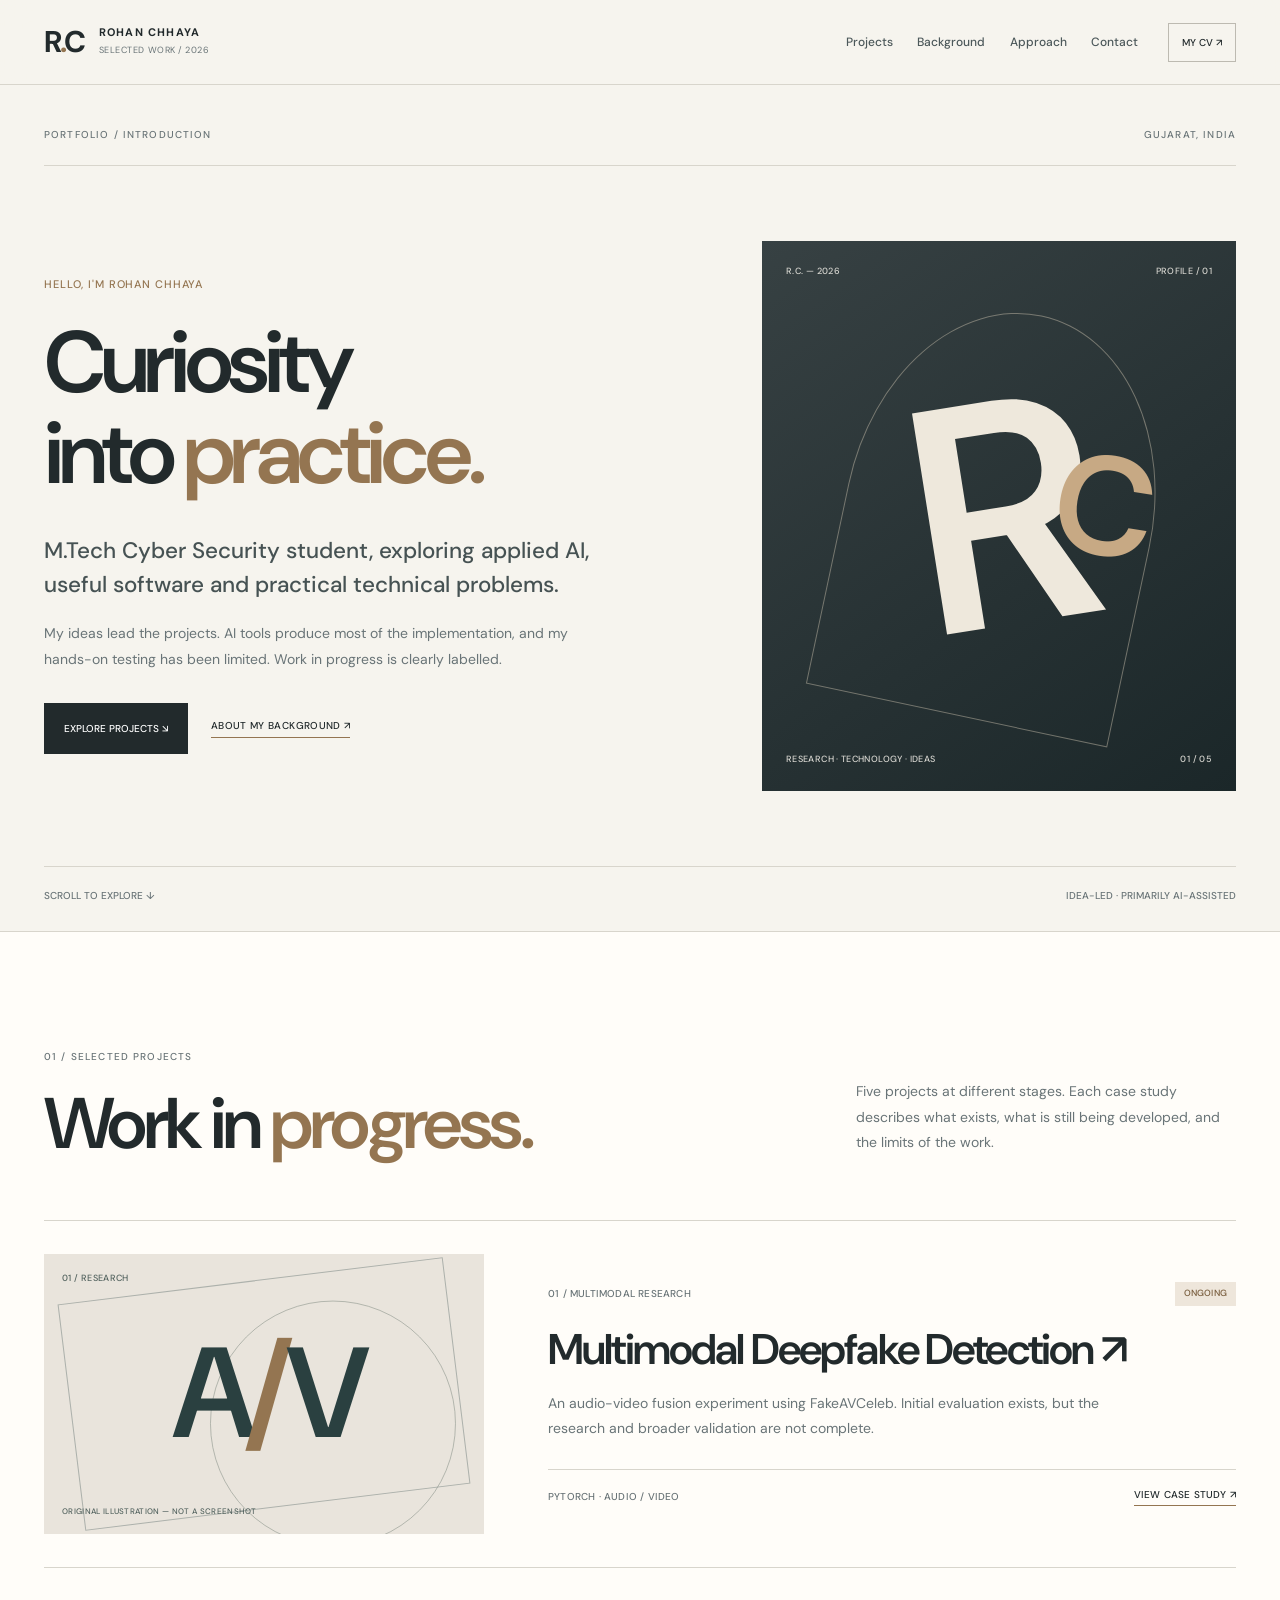
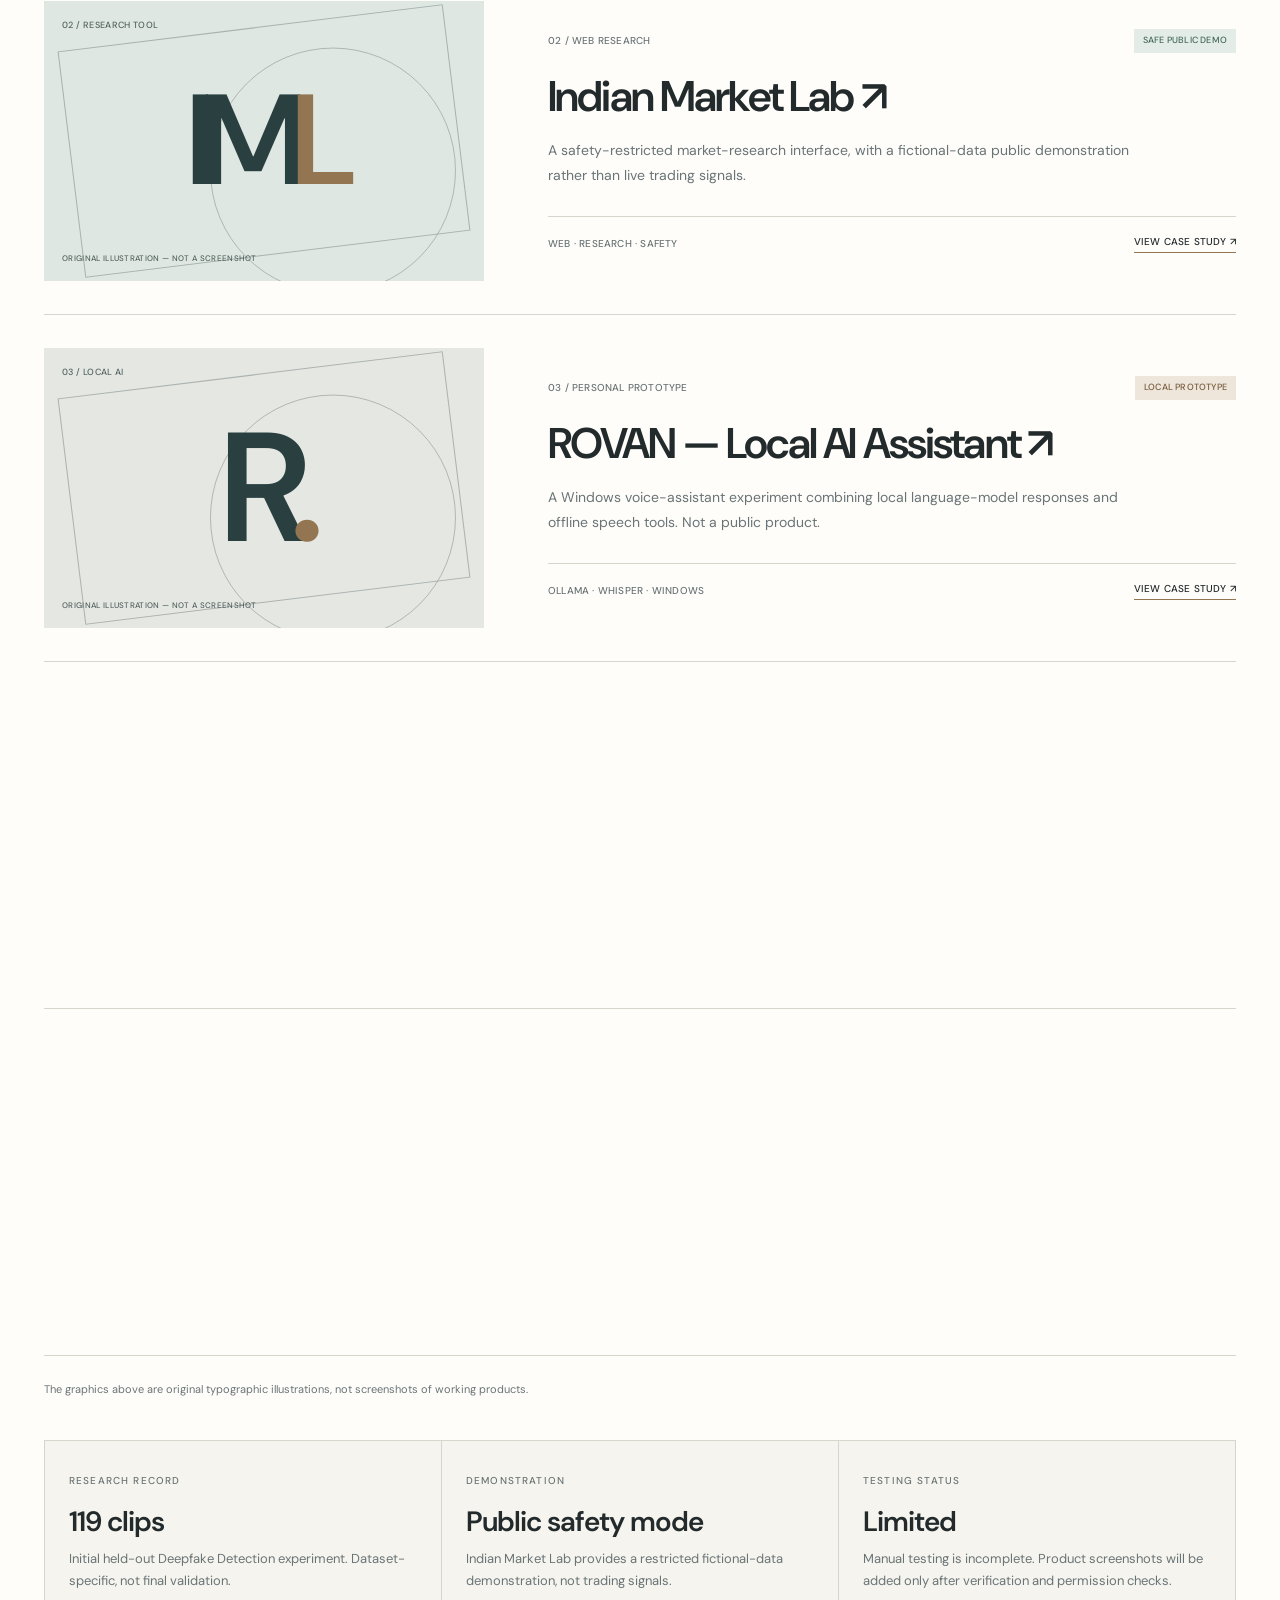
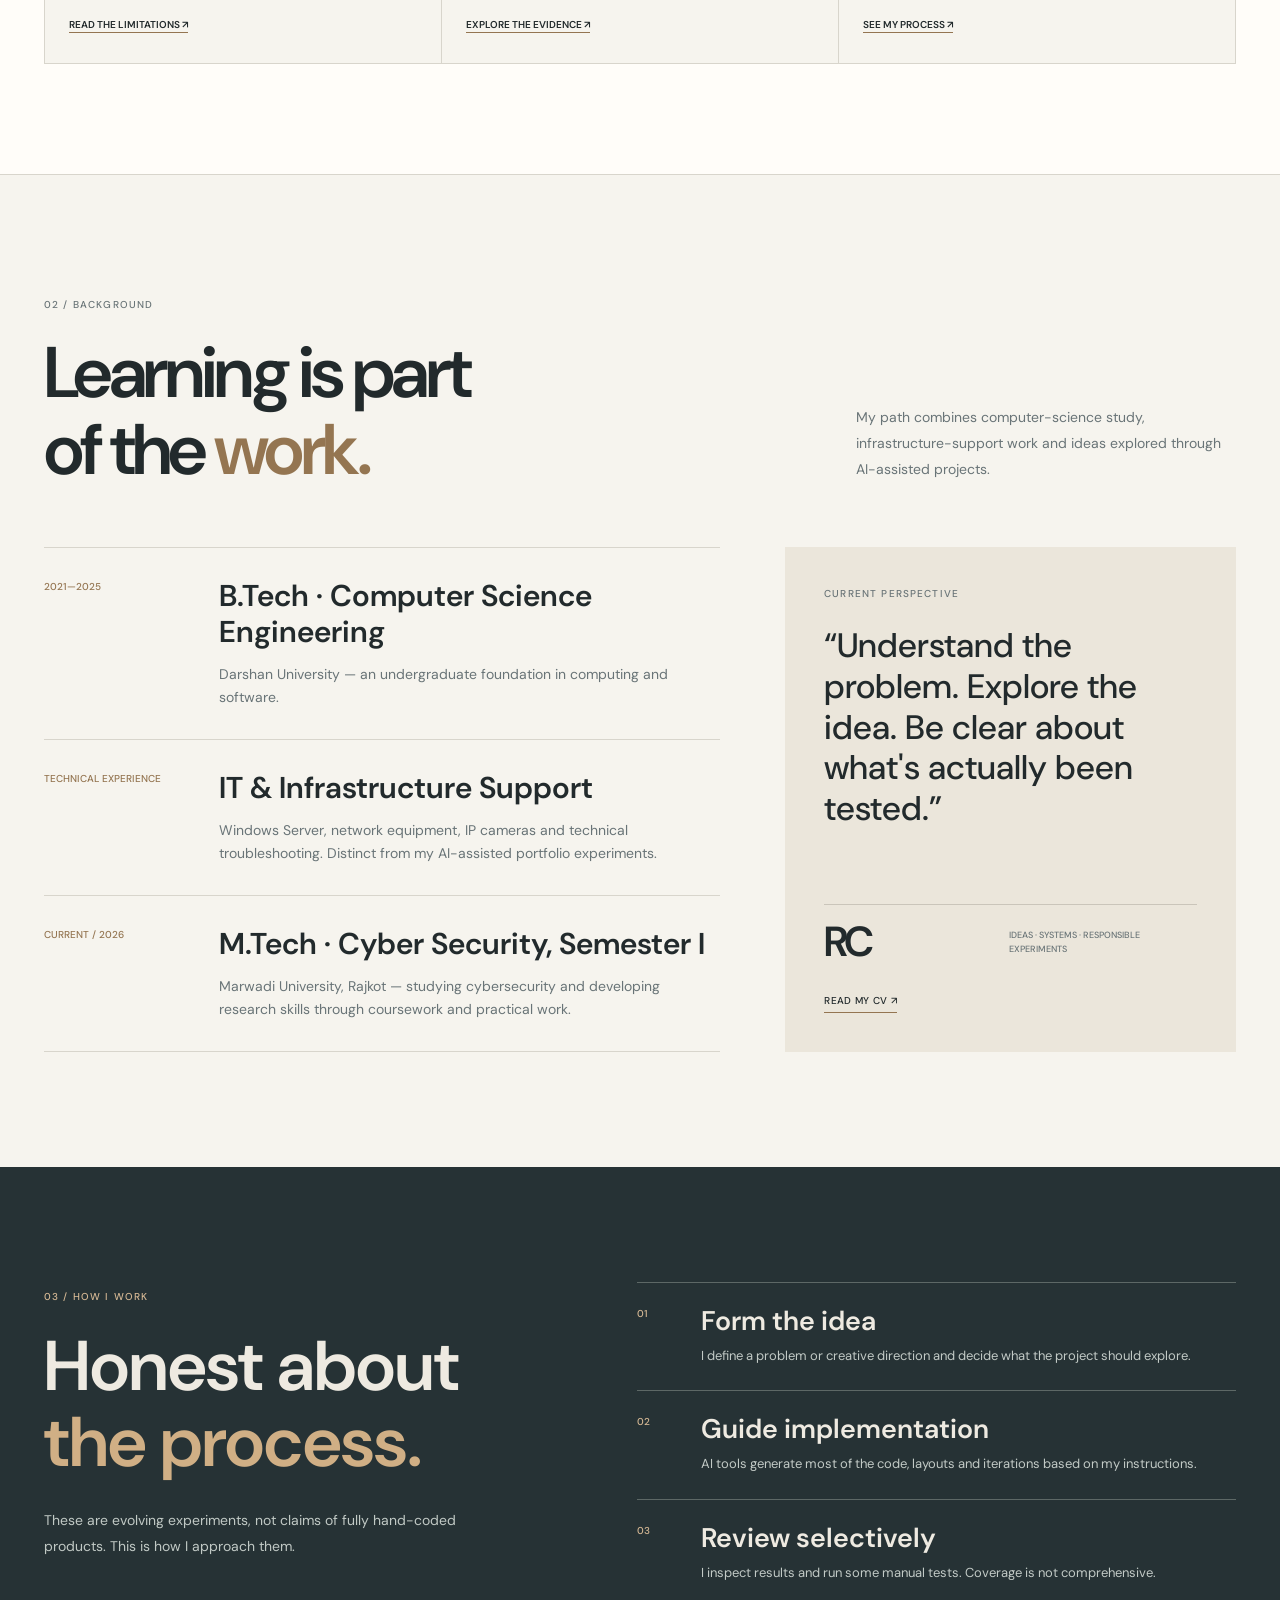
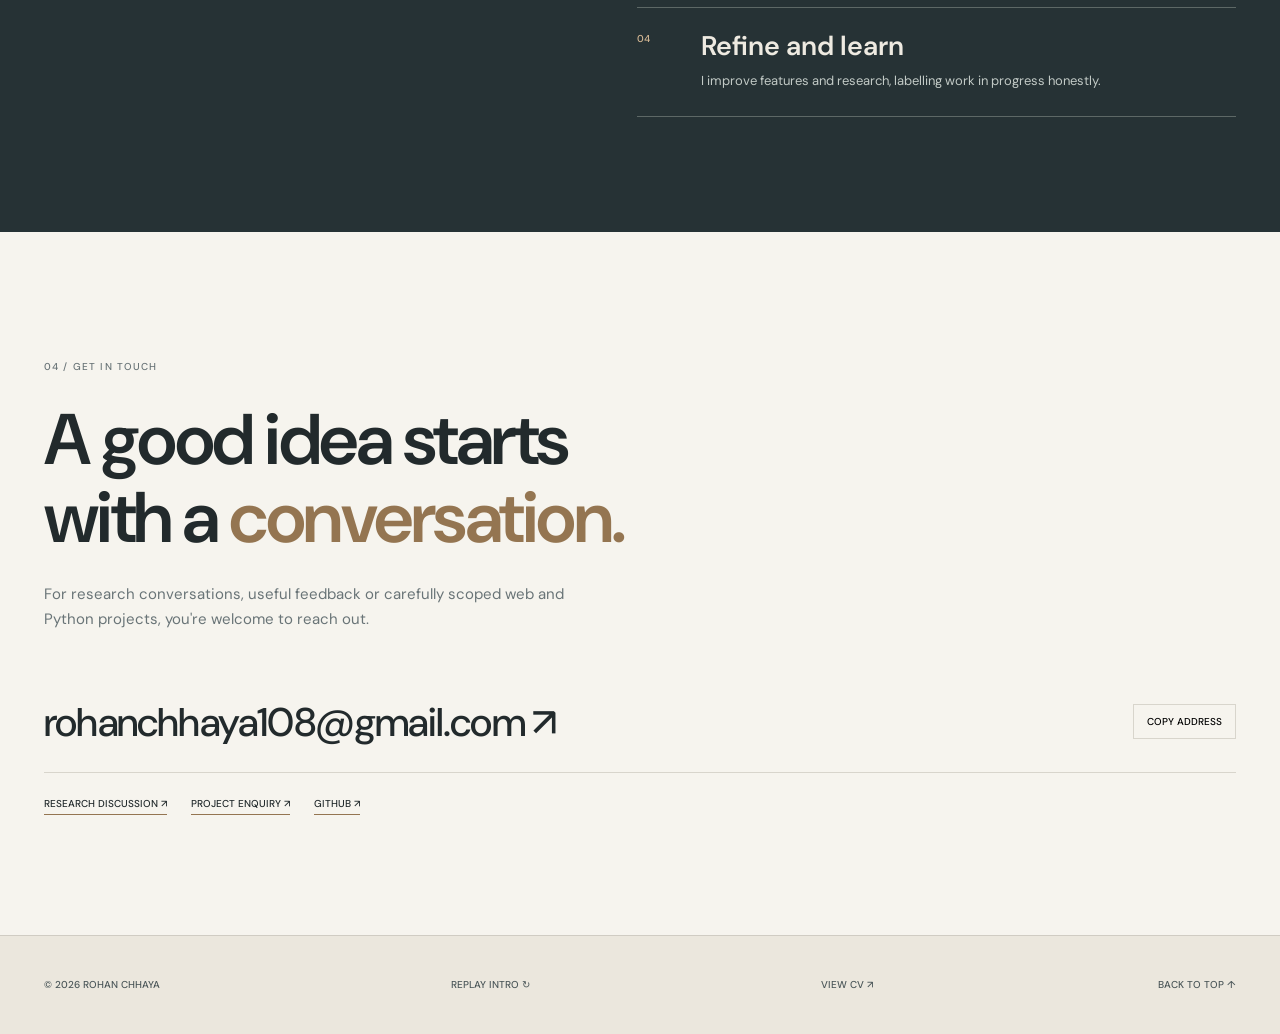
==== commit cc7a3ec8: "fix(classic): use existing R.C branding in favicon and repair Back to Top across pages" ====
--- a/index.html
+++ b/index.html
@@ -21,7 +21,7 @@
 <meta property="og:description" content="Ideas, practical experiments and technical projects, presented with honest development statuses.">
 <link rel="canonical" href="https://xyzabc8108-prog.github.io/rohan-portfolio-classic/">
 <title>Rohan Chhaya — Selected Work | Classic Portfolio</title>
-<link rel="icon" href="favicon.svg" type="image/svg+xml">
+<link rel="icon" href="favicon.svg?v=2" type="image/svg+xml">
 <link rel="preconnect" href="https://fonts.googleapis.com"><link rel="preconnect" href="https://fonts.gstatic.com" crossorigin>
 <link href="https://fonts.googleapis.com/css2?family=DM+Sans:wght@400;500;600;700&display=swap" rel="stylesheet">
 <link rel="stylesheet" href="classic.css">
@@ -36,7 +36,8 @@
  <div class="opening-bottom"><span class="opening-progress" aria-hidden="true"><i></i></span><button class="opening-skip" type="button">SKIP INTRO ↗</button></div>
 </div>
 <div id="site" class="site">
-<header class="site-header" id="top"><div class="header-inner wrap">
+<div id="top" class="top-anchor" aria-hidden="true"></div>
+<header class="site-header"><div class="header-inner wrap">
  <a class="wordmark" href="#top" aria-label="Rohan Chhaya home"><span class="wordmark-initials">R<span>.</span>C</span><span class="wordmark-name">ROHAN CHHAYA<small>SELECTED WORK / 2026</small></span></a>
  <nav class="site-nav" id="site-nav" aria-label="Main navigation"><a href="#work">Projects</a><a href="#background">Background</a><a href="#method">Approach</a><a href="#contact">Contact</a></nav>
  <div class="header-side"><a class="other-version" href="cv.html" title="Read my CV">MY CV ↗</a><button class="menu-button" type="button" aria-controls="site-nav" aria-expanded="false" aria-label="Open menu"><span></span><span></span></button></div>
@@ -107,7 +108,7 @@
  <div class="contact-links"><a href="mailto:rohanchhaya108@gmail.com?subject=Research%20Collaboration">RESEARCH DISCUSSION ↗</a><a href="mailto:rohanchhaya108@gmail.com?subject=Web%20or%20Python%20Project">PROJECT ENQUIRY ↗</a><a href="https://github.com/xyzabc8108-prog" target="_blank" rel="noopener noreferrer">GITHUB ↗</a></div><span class="copy-feedback" role="status" aria-live="polite"></span>
 </section>
 </main>
-<footer class="footer"><div class="wrap footer-inner"><span>© <span class="year">2026</span> ROHAN CHHAYA</span><button class="replay-intro" type="button">REPLAY INTRO ↻</button><a href="cv.html">VIEW CV ↗</a><a href="#top">BACK TO TOP ↑</a></div></footer>
+<footer class="footer"><div class="wrap footer-inner"><span>© <span class="year">2026</span> ROHAN CHHAYA</span><button class="replay-intro" type="button">REPLAY INTRO ↻</button><a href="cv.html">VIEW CV ↗</a><a href="#top" data-back-to-top>BACK TO TOP ↑</a></div></footer>
 </div>
 </body>
 </html>
--- a/classic.css
+++ b/classic.css
@@ -200,3 +200,7 @@
 .project-item:focus-within{content-visibility:visible}
 @media(max-width:820px){.evidence-summary{grid-template-columns:1fr}.evidence-summary>div{padding:22px}.case-evidence{grid-template-columns:1fr;gap:8px;margin-top:-35px}}
 @media(max-width:650px){.site-nav a{min-height:44px;display:flex;align-items:center}.footer a,.footer button{min-height:40px}.copy-email{min-height:44px}.evidence-summary strong{font-size:23px}}
+
+/* The top-of-page anchor is in normal flow, outside the sticky header. */
+.top-anchor{display:block;height:0;position:relative}
+.footer a[data-back-to-top]{display:inline-flex;align-items:center;min-height:44px;cursor:pointer}
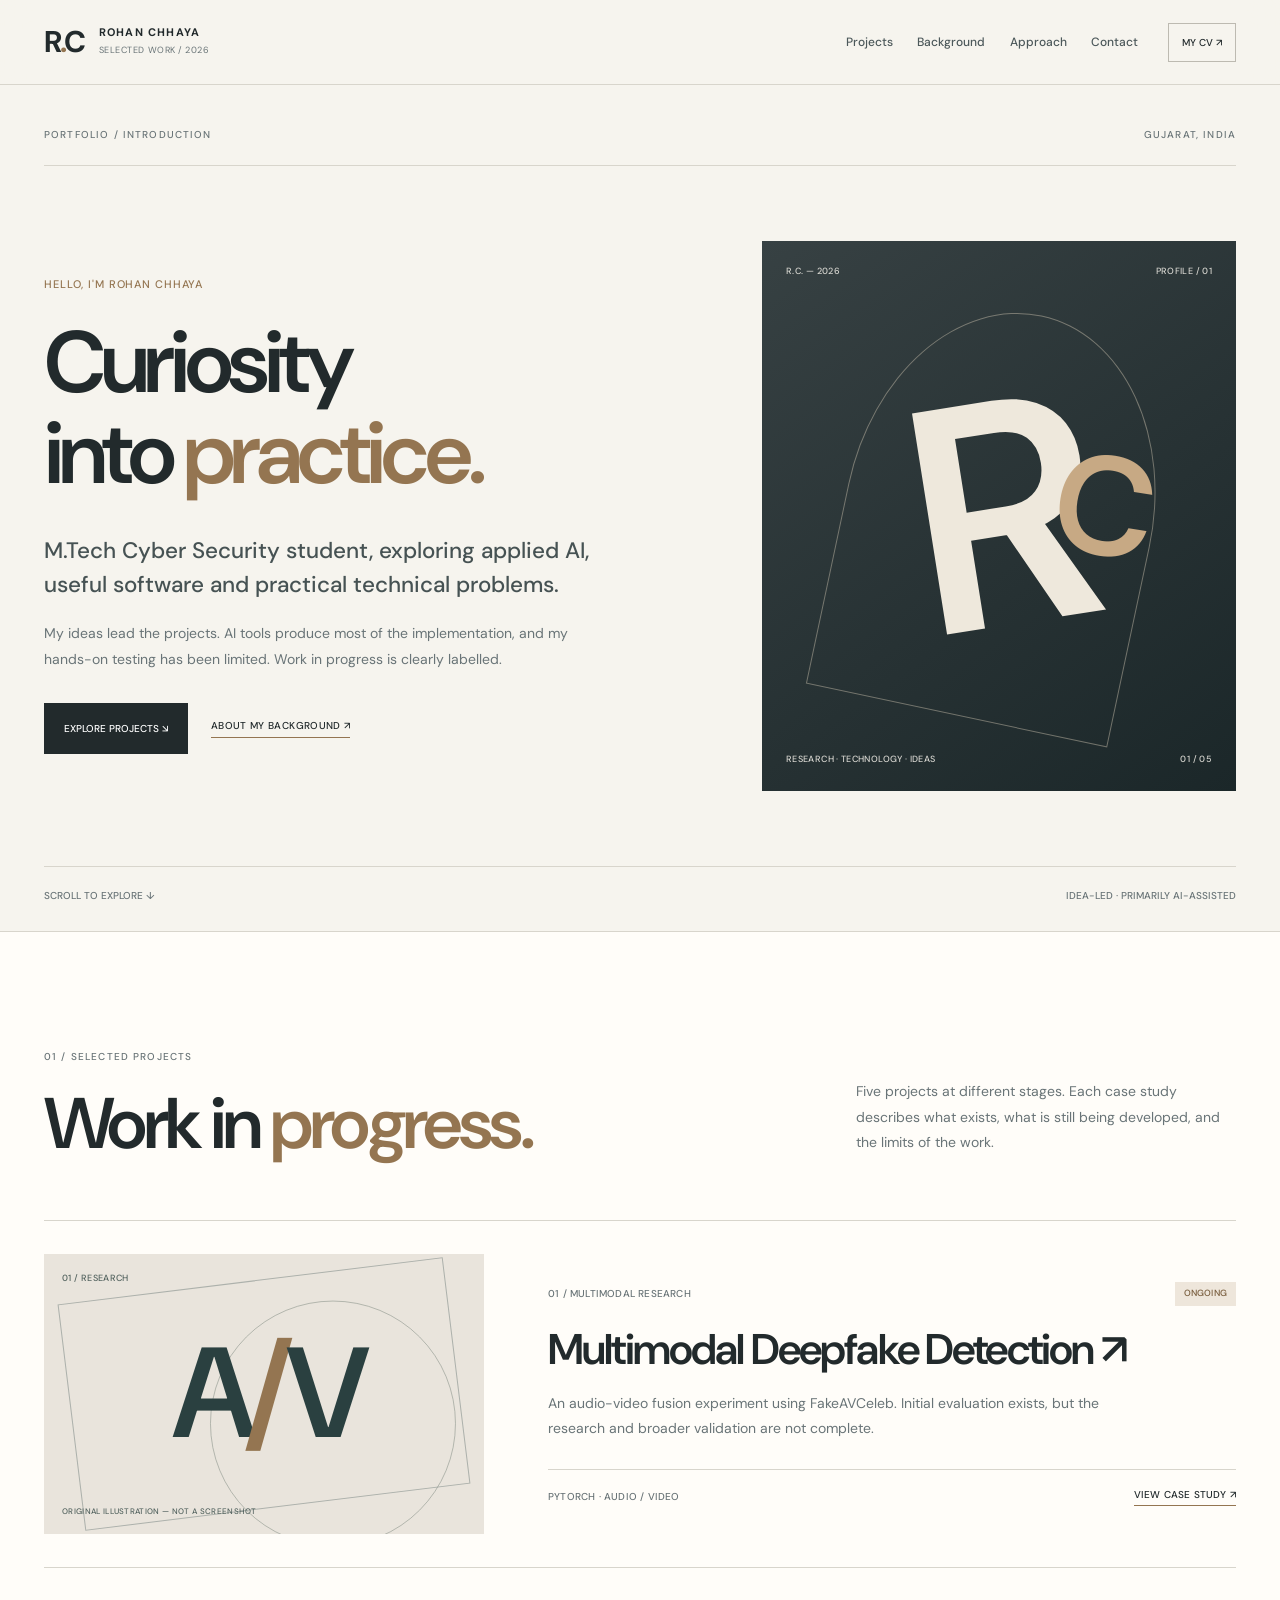
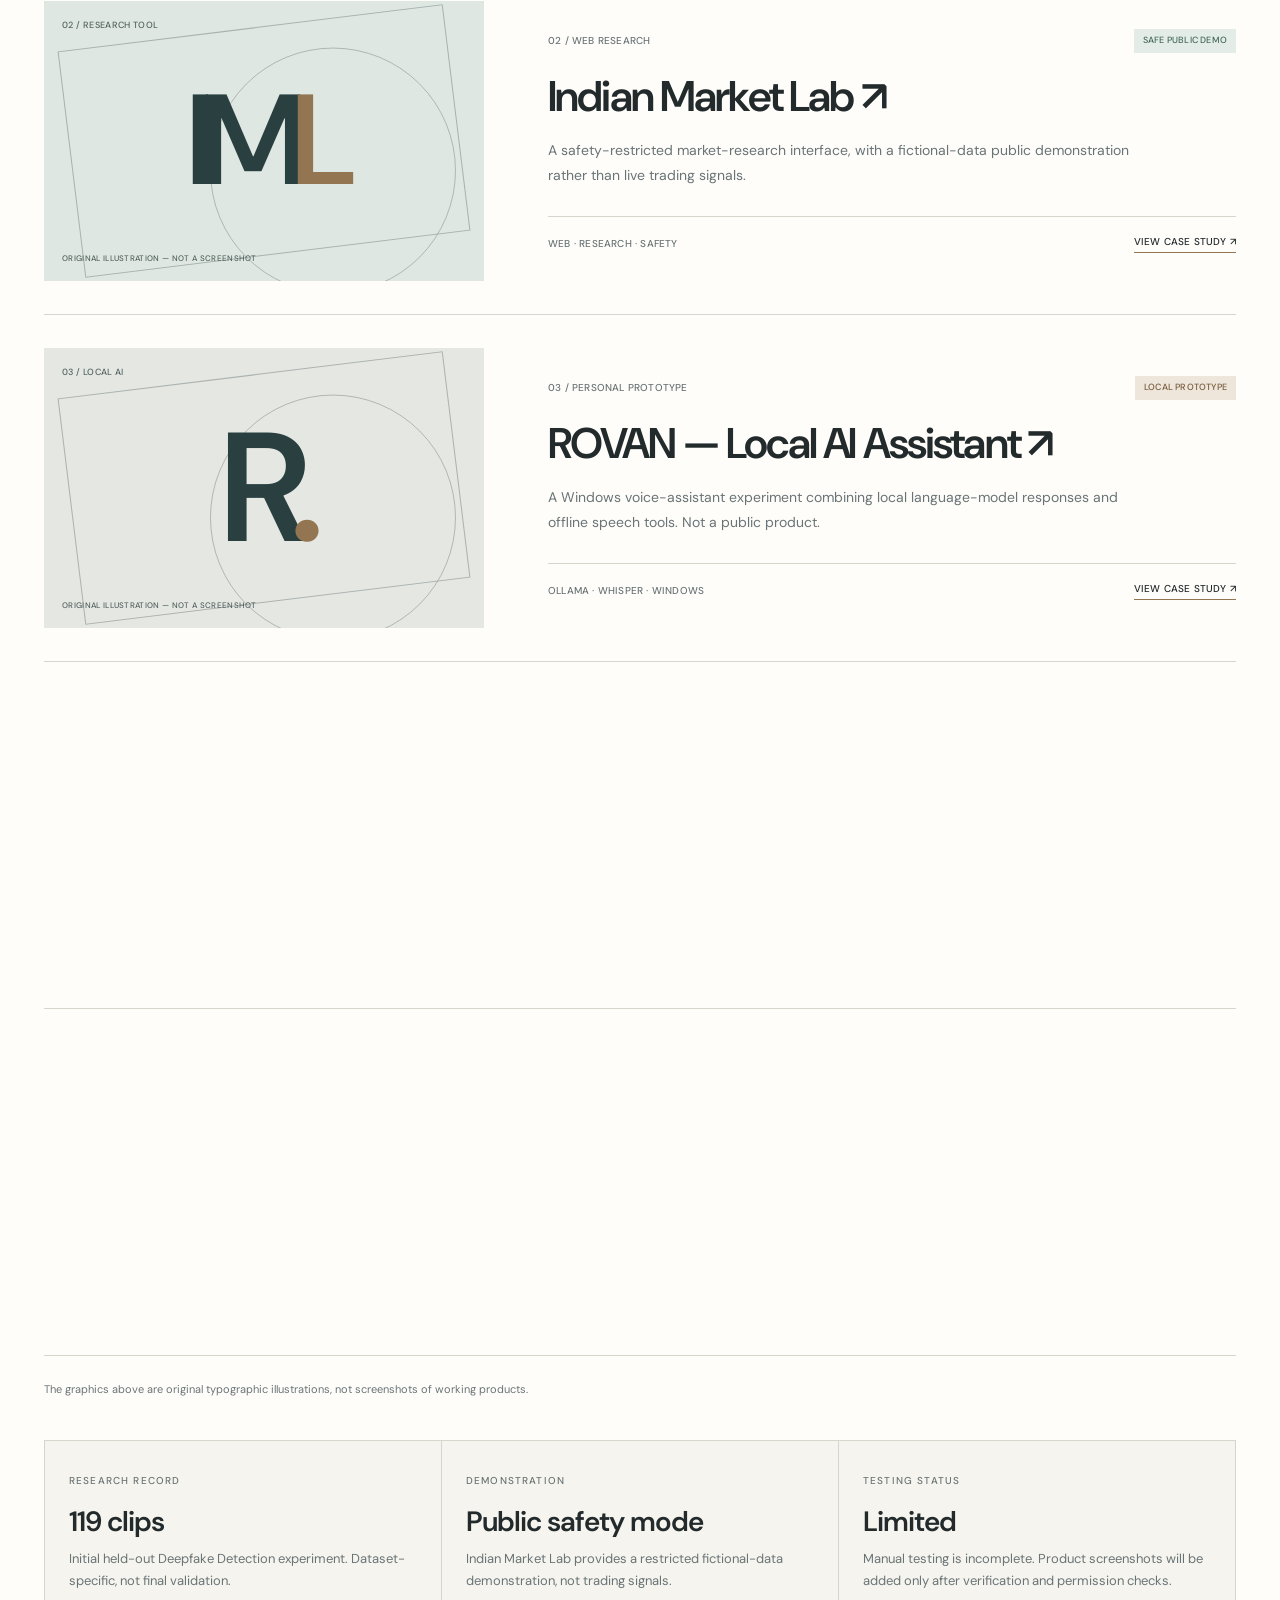
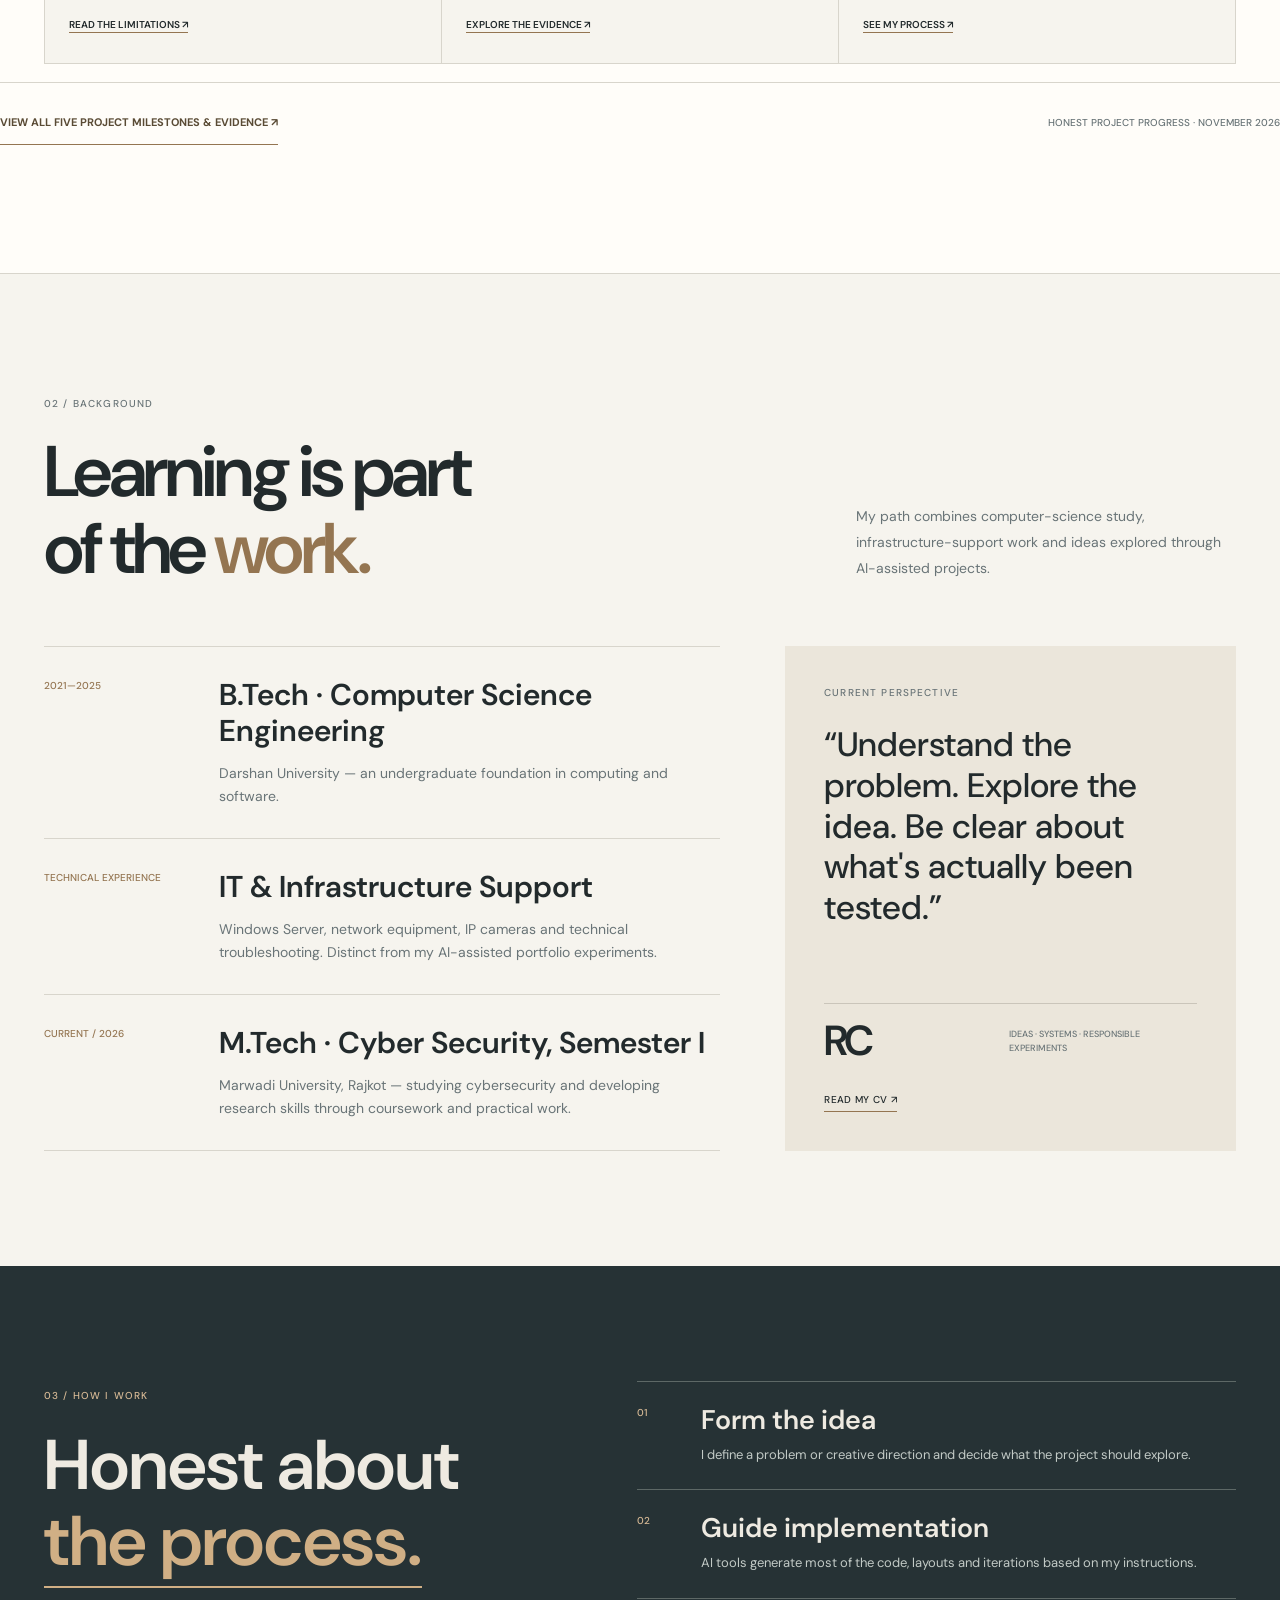
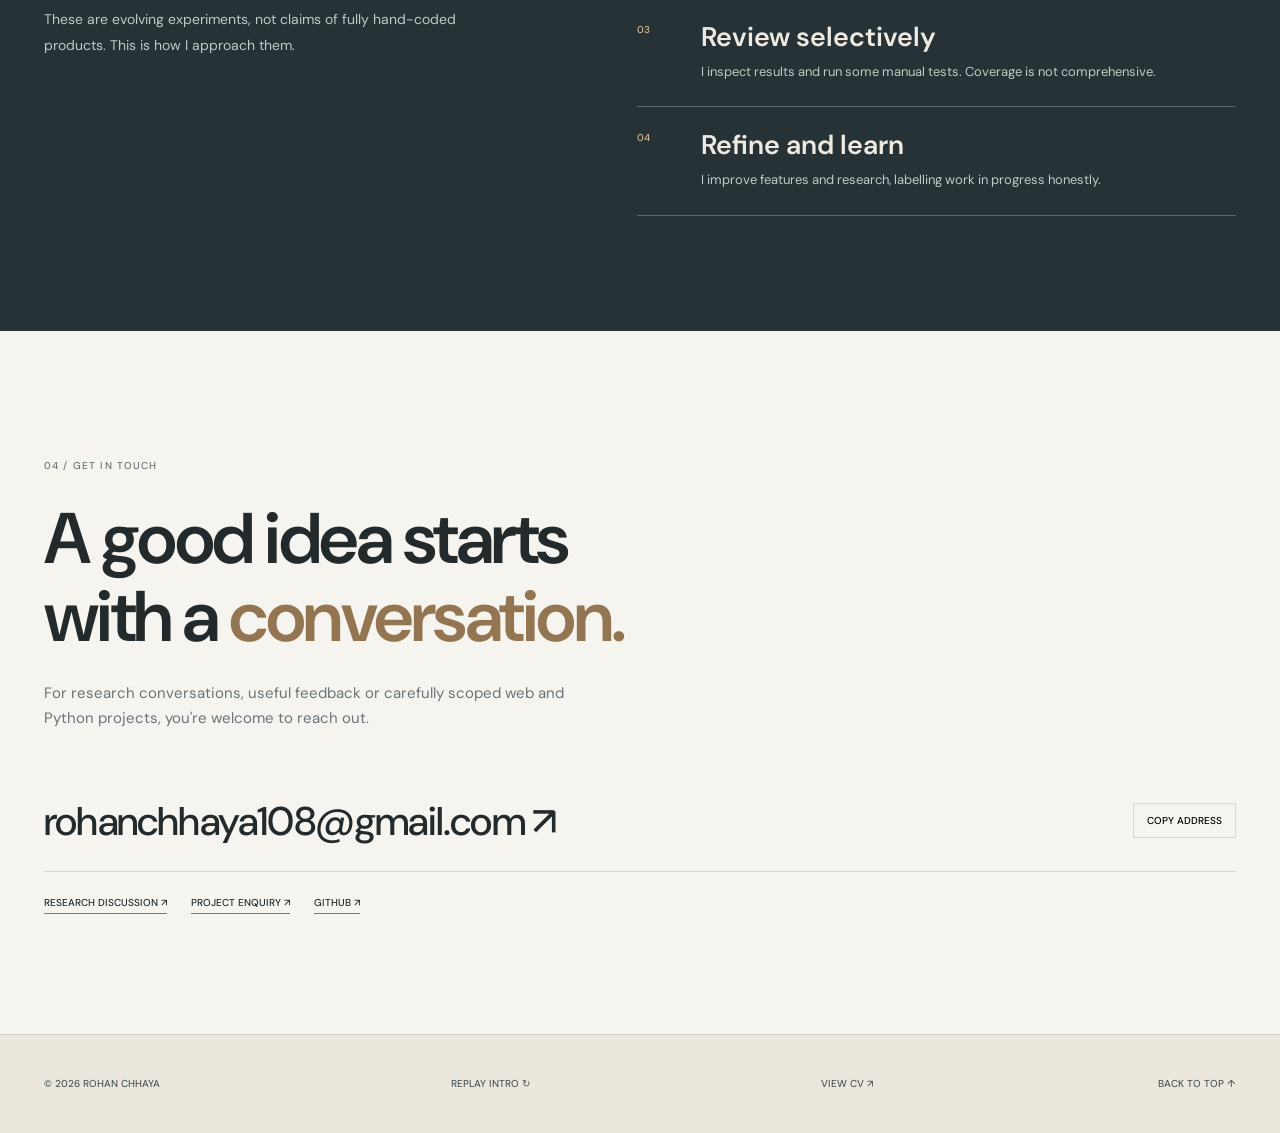
==== commit 98a5ccd4: "feat: classic project progress log, CV links, improved mobile accessibility and efficient animations" ====
--- a/index.html
+++ b/index.html
@@ -83,7 +83,9 @@
  </div>
  <p class="work-caveat">The graphics above are original typographic illustrations, not screenshots of working products.</p>
  <div class="evidence-summary" aria-label="Evidence and project transparency"><div><span class="eyebrow">RESEARCH RECORD</span><strong>119 clips</strong><p>Initial held-out Deepfake Detection experiment. Dataset-specific, not final validation.</p><a href="projects/deepfake.html#current">READ THE LIMITATIONS ↗</a></div><div><span class="eyebrow">DEMONSTRATION</span><strong>Public safety mode</strong><p>Indian Market Lab provides a restricted fictional-data demonstration, not trading signals.</p><a href="projects/market.html#current">EXPLORE THE EVIDENCE ↗</a></div><div><span class="eyebrow">TESTING STATUS</span><strong>Limited</strong><p>Manual testing is incomplete. Product screenshots will be added only after verification and permission checks.</p><a href="#method">SEE MY PROCESS ↗</a></div></div>
-</div></section>
+</div>
+<p class="log-cta"><a href="project-log.html">VIEW ALL FIVE PROJECT MILESTONES &amp; EVIDENCE ↗</a><span>HONEST PROJECT PROGRESS · NOVEMBER 2026</span></p>
+</section>
 <section class="background-section wrap" id="background" aria-labelledby="background-title">
  <div class="section-head"><div><span class="eyebrow">02 / BACKGROUND</span><h2 id="background-title">Learning is part<br>of the <em>work.</em></h2></div><p>My path combines computer-science study, infrastructure-support work and ideas explored through AI-assisted projects.</p></div>
  <div class="background-grid"><div class="timeline">
--- a/classic.css
+++ b/classic.css
@@ -204,3 +204,107 @@
 /* The top-of-page anchor is in normal flow, outside the sticky header. */
 .top-anchor{display:block;height:0;position:relative}
 .footer a[data-back-to-top]{display:inline-flex;align-items:center;min-height:44px;cursor:pointer}
+
+
+/* CLASSIC MARKED-ELEMENT MOTION — soft movement on the hero RC artwork,
+   five project monograms and the "Honest about the process" heading.
+   Restrained, transform-only effects: no glow, no canvas, no dependencies. */
+@media (prefers-reduced-motion:no-preference) {
+  /* Hero: very slow opposing movement and a gently turning outline. */
+  .hero-art-center>span{transform-origin:50% 50%;animation:classic-hero-r 8s ease-in-out infinite}
+  .hero-art-center>b{transform-origin:50% 50%;animation:classic-hero-c 9.5s ease-in-out infinite}
+  .hero-arch{animation:classic-hero-arch 28s ease-in-out infinite}
+  @keyframes classic-hero-r {
+    0%,100%{transform:rotate(-9deg) translateX(-11%) translateY(0)}
+    50%{transform:rotate(-6deg) translateX(-11%) translateY(-7px)}
+  }
+  @keyframes classic-hero-c {
+    0%,100%{transform:translateY(0) rotate(9deg)}
+    50%{transform:translateY(5px) rotate(6deg)}
+  }
+  @keyframes classic-hero-arch {
+    0%,100%{transform:rotate(12deg) translateY(0)}
+    50%{transform:rotate(19deg) translateY(-4px)}
+  }
+
+  /* Start motion only as the marked illustrations scroll into view. */
+  .project-graphic .graphic-symbol{
+    transform-origin:50% 55%;
+    transition:transform .42s cubic-bezier(.2,.7,.25,1);
+  }
+  .project-graphic.is-in-view .graphic-symbol{
+    animation:classic-symbol-float var(--float-duration,7s) ease-in-out var(--float-delay,0s) infinite;
+  }
+  .project-graphic.is-in-view::before{
+    animation:classic-outline-shift 12s ease-in-out infinite;
+  }
+  .project-graphic.is-in-view::after{
+    animation:classic-orbit-shift 15s ease-in-out infinite;
+  }
+  .project-item:nth-child(2) .project-graphic{--float-duration:8.2s;--float-delay:-2s}
+  .project-item:nth-child(3) .project-graphic{--float-duration:6.6s;--float-delay:-3s}
+  .project-item:nth-child(4) .project-graphic{--float-duration:8.8s;--float-delay:-1s}
+  .project-item:nth-child(5) .project-graphic{--float-duration:7.7s;--float-delay:-4s}
+  @keyframes classic-symbol-float{
+    0%,100%{transform:translate3d(0,0,0) rotate(-1deg)}
+    50%{transform:translate3d(0,-7px,0) rotate(1.5deg)}
+  }
+  @keyframes classic-outline-shift{
+    0%,100%{transform:rotate(-7deg) translateY(0)}
+    50%{transform:rotate(-3deg) translateY(3px)}
+  }
+  @keyframes classic-orbit-shift{
+    0%,100%{transform:translate(27%,12%) scale(1)}
+    50%{transform:translate(22%,7%) scale(1.07)}
+  }
+  /* Hover/focus takes priority over idle motion and visibly acknowledges a link. */
+  .project-graphic:is(:hover,:focus-visible) .graphic-symbol{
+    animation:none;
+    transform:translate3d(0,-5px,0) rotate(-2deg) scale(1.045);
+  }
+  .project-graphic:is(:hover,:focus-visible)::before{animation-play-state:paused}
+  .project-graphic:is(:hover,:focus-visible)::after{animation-play-state:paused}
+
+  /* Heading moves once on arrival, underline grows gently below bronze text. */
+  .approach-section h2.is-in-view{
+    animation:classic-heading-arrive 1.05s cubic-bezier(.18,.75,.2,1) both;
+  }
+  .approach-section h2 em{display:inline-block;position:relative}
+  .approach-section h2 em::after{
+    content:"";position:absolute;left:0;right:0;bottom:-9px;height:2px;
+    background:#d0af85;transform:scaleX(0);transform-origin:left center;
+  }
+  .approach-section h2.is-in-view em::after{
+    animation:classic-heading-line .95s cubic-bezier(.22,.7,.25,1) .55s both;
+  }
+  @keyframes classic-heading-arrive{
+    from{opacity:.3;transform:translate3d(0,18px,0)}
+    to{opacity:1;transform:translate3d(0,0,0)}
+  }
+  @keyframes classic-heading-line{
+    from{transform:scaleX(0)}
+    to{transform:scaleX(1)}
+  }
+}
+@media (hover:none){
+  /* Touch users see gentle idle motion but no simulated hover treatment. */
+  .project-graphic:active .graphic-symbol{transform:translate3d(0,-3px,0)}
+}
+@media (prefers-reduced-motion:reduce){
+  .hero-art-center>span,.hero-art-center>b,.hero-arch,
+  .project-graphic .graphic-symbol,.project-graphic::before,.project-graphic::after,
+  .approach-section h2,.approach-section h2 em::after{
+    animation:none!important;transition:none!important;
+  }
+}
+
+/* Evidence log link, mobile tap targets, and off-screen animation savings. */
+.log-cta{display:flex;justify-content:space-between;align-items:center;flex-wrap:wrap;gap:12px;margin:18px 0 0;padding:18px 0;border-top:1px solid var(--line)}
+.log-cta a{display:inline-flex;align-items:center;min-height:44px;border-bottom:1px solid var(--bronze);font:700 11px/1.6 var(--sans);color:#5a4b35}
+.log-cta span{font:500 10px/1.6 var(--sans);color:var(--muted)}
+:where(a,button,input):focus-visible{outline:2px solid var(--bronze);outline-offset:4px}
+html.tab-hidden .hero-art-center>span,html.tab-hidden .hero-art-center>b,html.tab-hidden .hero-arch,html.tab-hidden .project-graphic .graphic-symbol{animation-play-state:paused!important}
+.project-graphic:not(.is-in-view) .graphic-symbol,.project-graphic:not(.is-in-view)::before,.project-graphic:not(.is-in-view)::after{animation-play-state:paused!important}
+@media(max-width:920px){.site-nav a{min-height:44px;display:flex;align-items:center}}
+@media(max-width:650px){.log-cta{flex-direction:column;align-items:start}.log-cta span{font-size:9px}.hero-actions a,.contact-links a{min-height:44px;display:inline-flex;align-items:center}.contact-email{overflow-wrap:anywhere}.case-aside a{min-height:40px}}
+@media(hover:none){.project-graphic:hover{filter:none}}
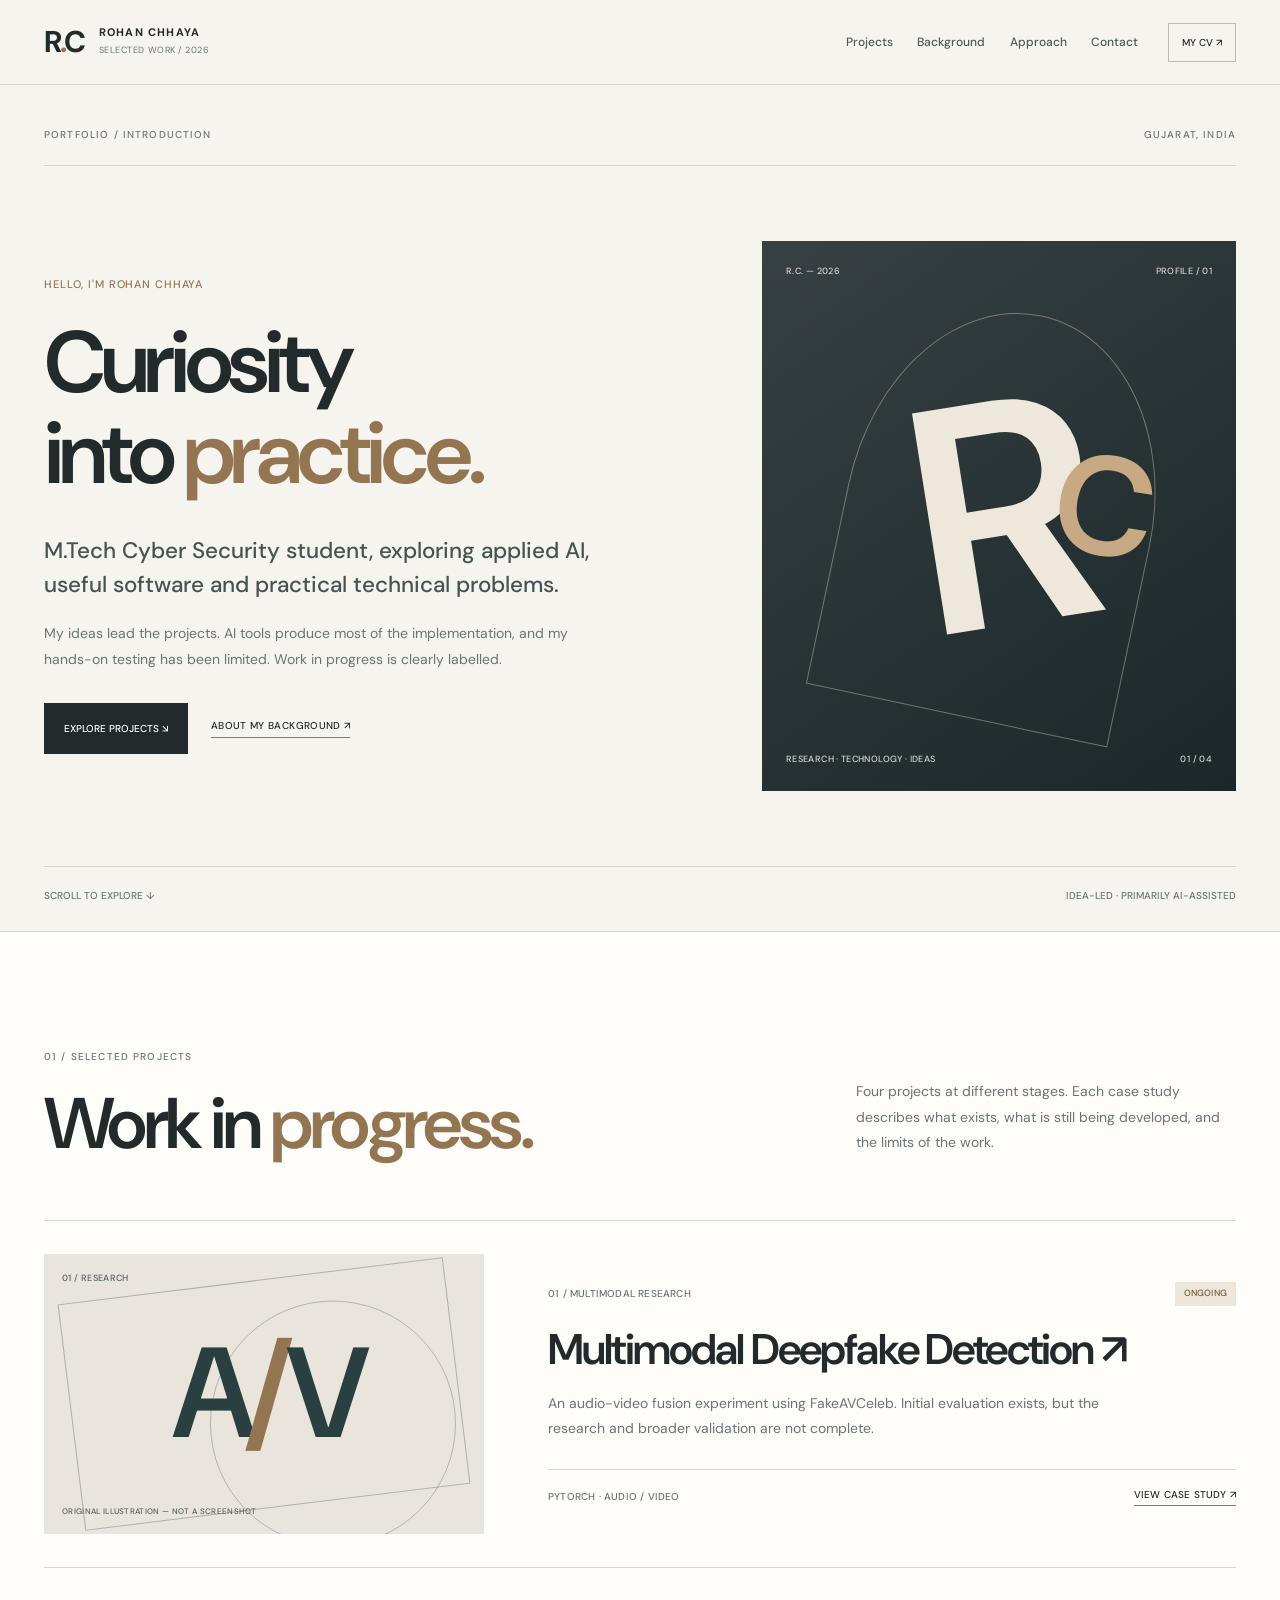
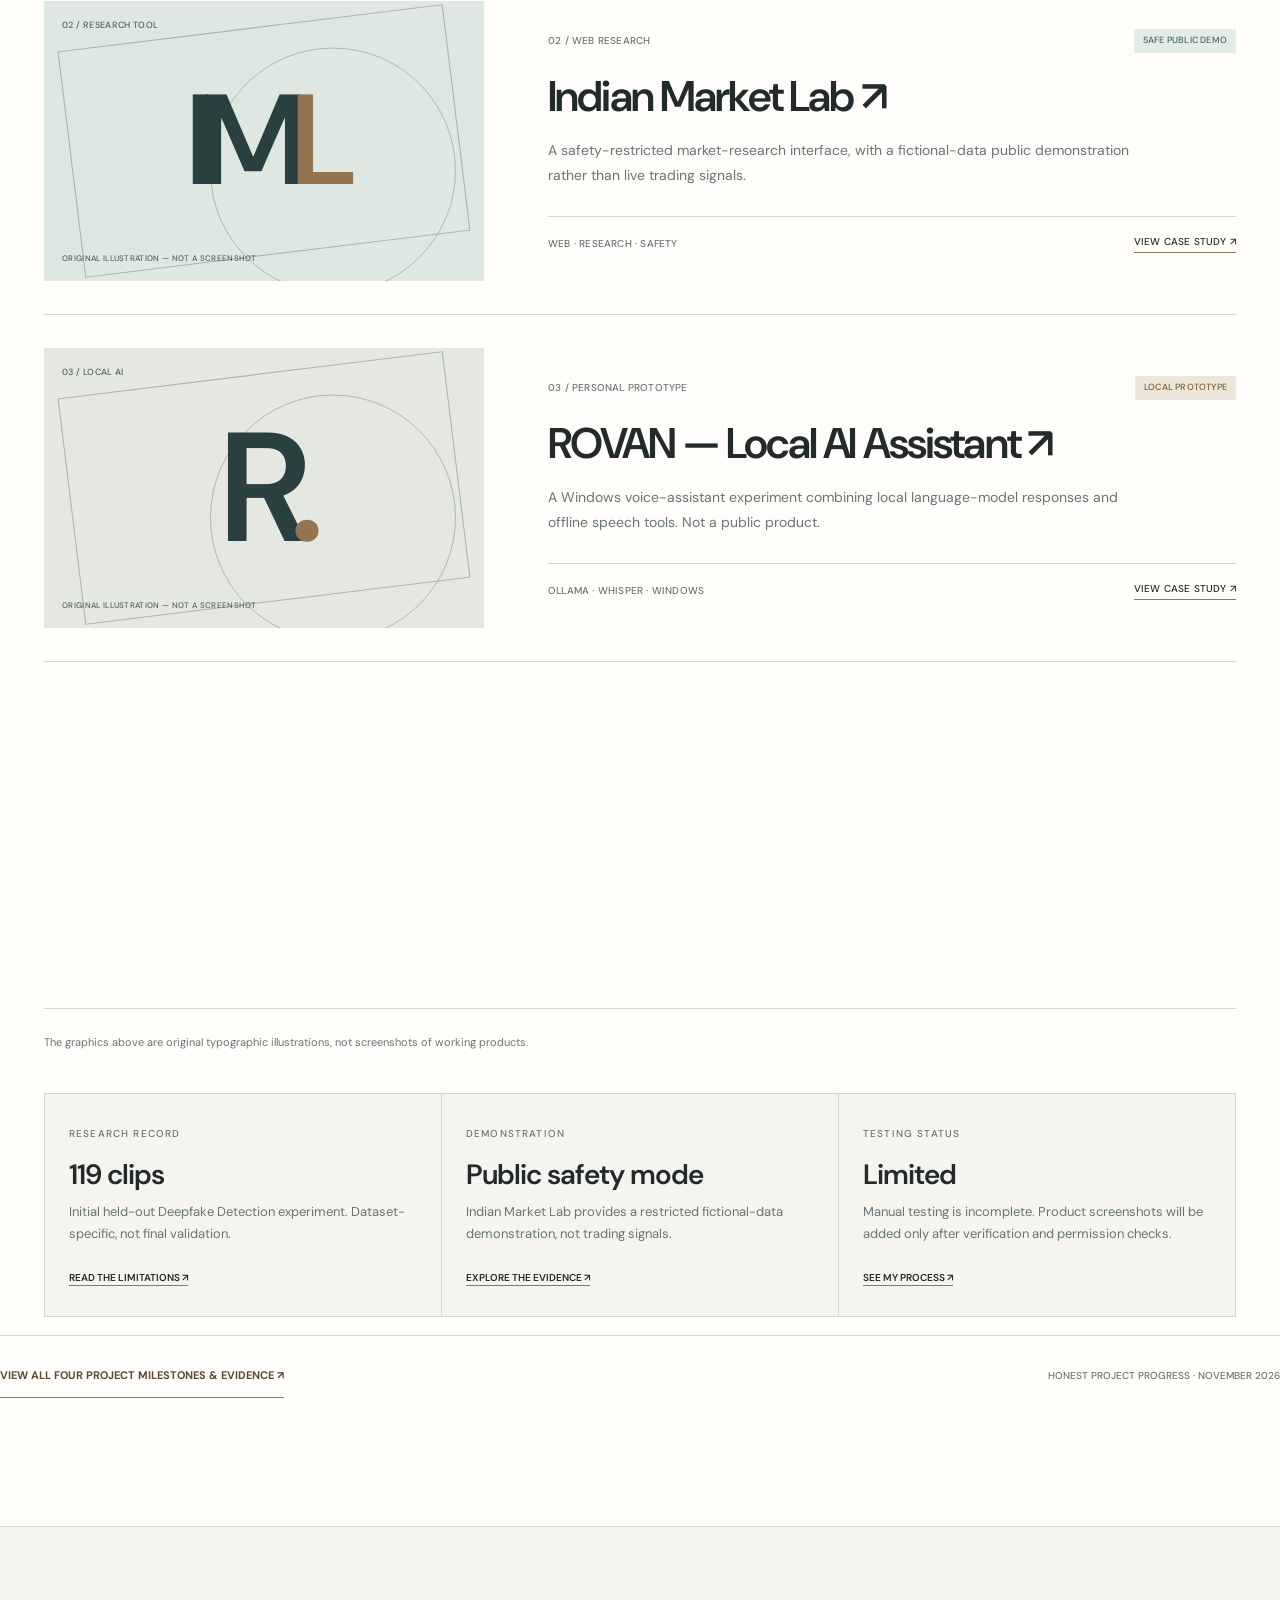
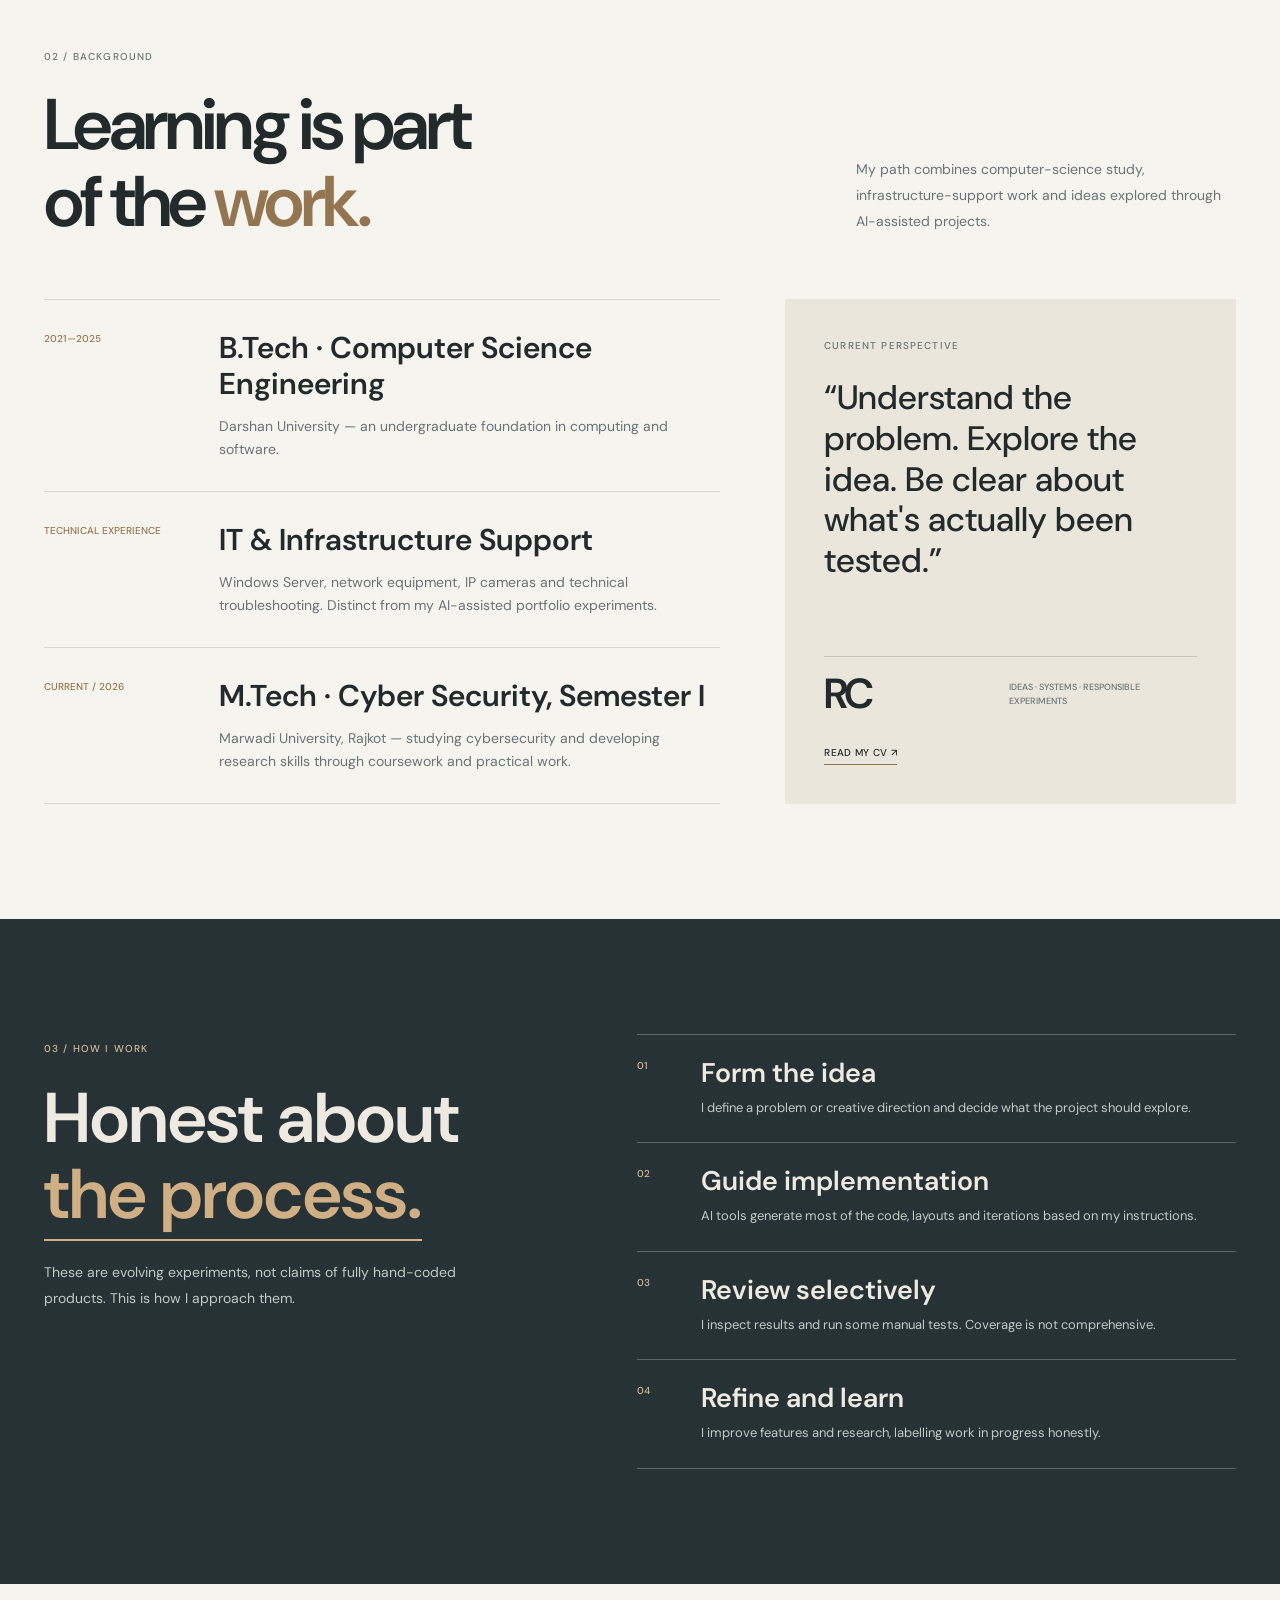
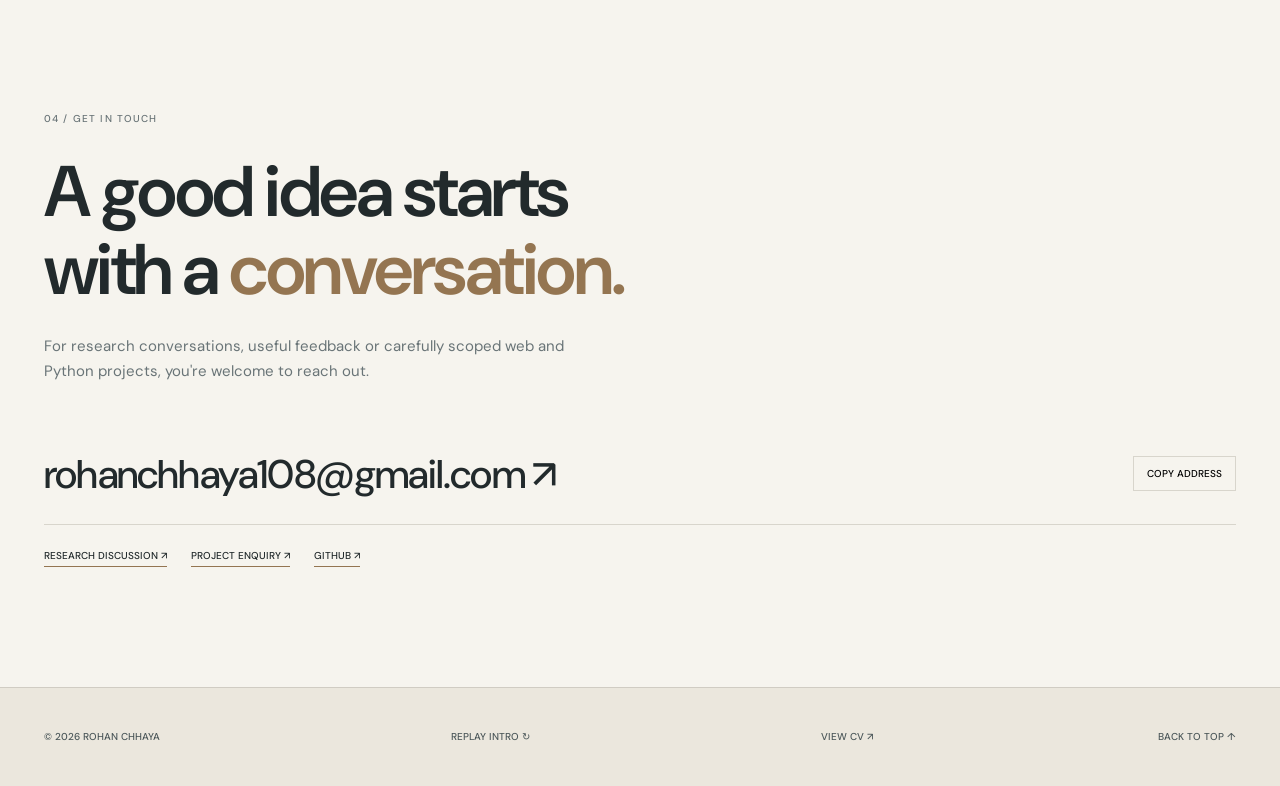
==== commit 19cdcad8: "chore(classic): remove excluded business project and related references; update four-project navigat" ====
--- a/index.html
+++ b/index.html
@@ -53,12 +53,12 @@
    <p class="hero-honesty">My ideas lead the projects. AI tools produce most of the implementation, and my hands-on testing has been limited. Work in progress is clearly labelled.</p>
    <div class="hero-actions"><a class="button button-dark" href="#work">EXPLORE PROJECTS ↘</a><a class="text-link" href="#background">ABOUT MY BACKGROUND ↗</a></div>
   </div>
-  <aside class="hero-art" aria-label="Decorative abstract typographic monogram, not a portrait"><div class="hero-art-top"><span>R.C. — 2026</span><span>PROFILE / 01</span></div><div class="hero-art-center" aria-hidden="true"><div class="hero-arch"></div><span>R</span><b>C</b></div><div class="hero-art-bottom"><span>RESEARCH · TECHNOLOGY · IDEAS</span><span>01 / 05</span></div></aside>
+  <aside class="hero-art" aria-label="Decorative abstract typographic monogram, not a portrait"><div class="hero-art-top"><span>R.C. — 2026</span><span>PROFILE / 01</span></div><div class="hero-art-center" aria-hidden="true"><div class="hero-arch"></div><span>R</span><b>C</b></div><div class="hero-art-bottom"><span>RESEARCH · TECHNOLOGY · IDEAS</span><span>01 / 04</span></div></aside>
  </div>
  <div class="hero-foot"><span>SCROLL TO EXPLORE ↓</span><span>IDEA-LED · PRIMARILY AI-ASSISTED</span></div>
 </section>
 <section class="work-section" id="work" aria-labelledby="work-title"><div class="wrap">
- <div class="section-head"><div><span class="eyebrow">01 / SELECTED PROJECTS</span><h2 id="work-title">Work in <em>progress.</em></h2></div><p>Five projects at different stages. Each case study describes what exists, what is still being developed, and the limits of the work.</p></div>
+ <div class="section-head"><div><span class="eyebrow">01 / SELECTED PROJECTS</span><h2 id="work-title">Work in <em>progress.</em></h2></div><p>Four projects at different stages. Each case study describes what exists, what is still being developed, and the limits of the work.</p></div>
  <div class="project-list">
   <article class="project-item">
    <a class="project-graphic graphic-deepfake" href="projects/deepfake.html" aria-label="Deepfake Detection case study"><span class="graphic-meta">01 / RESEARCH</span><span class="graphic-symbol">A<span>/</span>V</span><span class="graphic-base">ORIGINAL ILLUSTRATION — NOT A SCREENSHOT</span></a>
@@ -76,15 +76,12 @@
    <a class="project-graphic graphic-automoto" href="projects/automoto.html" aria-label="AutoMoto Studio case study"><span class="graphic-meta">04 / CREATIVE TOOL</span><span class="graphic-symbol">A<span>M</span></span><span class="graphic-base">ORIGINAL ILLUSTRATION — NOT A SCREENSHOT</span></a>
    <div class="project-info"><div class="project-top"><span>04 / AUTOMOTIVE VIDEO</span><span class="state">PRIVATE / WIP</span></div><h3><a href="projects/automoto.html">AutoMoto Studio ↗</a></h3><p>A photo-based automotive Reels editor with motion, audio and vertical video export. Owner-only and still in development.</p><div class="project-bottom"><span>PYTHON · VIDEO EXPORT</span><a href="projects/automoto.html">VIEW CASE STUDY ↗</a></div></div>
   </article>
-  <article class="project-item">
-   <a class="project-graphic graphic-ashok" href="projects/ashok.html" aria-label="Ashok Enterprise case study"><span class="graphic-meta">05 / WEB DEVELOPMENT</span><span class="graphic-symbol">A<span>E</span></span><span class="graphic-base">ORIGINAL ILLUSTRATION — NOT A SCREENSHOT</span></a>
-   <div class="project-info"><div class="project-top"><span>05 / PRIVATE WEB PROJECT</span><span class="state">PRIVATE PROJECT</span></div><h3><a href="projects/ashok.html">Ashok Enterprise ↗</a></h3><p>An AI-assisted industrial-equipment catalogue and enquiry workflow. Private source exists; no public business website is claimed.</p><div class="project-bottom"><span>REACT / VITE · SUPABASE</span><a href="projects/ashok.html">VIEW CASE STUDY ↗</a></div></div>
-  </article>
+  
  </div>
  <p class="work-caveat">The graphics above are original typographic illustrations, not screenshots of working products.</p>
  <div class="evidence-summary" aria-label="Evidence and project transparency"><div><span class="eyebrow">RESEARCH RECORD</span><strong>119 clips</strong><p>Initial held-out Deepfake Detection experiment. Dataset-specific, not final validation.</p><a href="projects/deepfake.html#current">READ THE LIMITATIONS ↗</a></div><div><span class="eyebrow">DEMONSTRATION</span><strong>Public safety mode</strong><p>Indian Market Lab provides a restricted fictional-data demonstration, not trading signals.</p><a href="projects/market.html#current">EXPLORE THE EVIDENCE ↗</a></div><div><span class="eyebrow">TESTING STATUS</span><strong>Limited</strong><p>Manual testing is incomplete. Product screenshots will be added only after verification and permission checks.</p><a href="#method">SEE MY PROCESS ↗</a></div></div>
 </div>
-<p class="log-cta"><a href="project-log.html">VIEW ALL FIVE PROJECT MILESTONES &amp; EVIDENCE ↗</a><span>HONEST PROJECT PROGRESS · NOVEMBER 2026</span></p>
+<p class="log-cta"><a href="project-log.html">VIEW ALL FOUR PROJECT MILESTONES &amp; EVIDENCE ↗</a><span>HONEST PROJECT PROGRESS · NOVEMBER 2026</span></p>
 </section>
 <section class="background-section wrap" id="background" aria-labelledby="background-title">
  <div class="section-head"><div><span class="eyebrow">02 / BACKGROUND</span><h2 id="background-title">Learning is part<br>of the <em>work.</em></h2></div><p>My path combines computer-science study, infrastructure-support work and ideas explored through AI-assisted projects.</p></div>
--- a/classic.css
+++ b/classic.css
@@ -44,7 +44,7 @@
 .project-item{display:grid;grid-template-columns:minmax(240px,.78fr) minmax(0,1.22fr);align-items:center;gap:clamp(30px,5vw,85px);padding:33px 0;border-bottom:1px solid var(--line)}
 .project-graphic{position:relative;overflow:hidden;min-height:280px;display:flex;align-items:center;justify-content:center;transition:filter .25s}
 .project-graphic:hover{filter:brightness(.95)}
-.graphic-deepfake{background:#e9e4dc}.graphic-market{background:#dfe7e2}.graphic-rovan{background:#e5e7e3}.graphic-automoto{background:#ede3d7}.graphic-ashok{background:#dfdfd7}
+.graphic-deepfake{background:#e9e4dc}.graphic-market{background:#dfe7e2}.graphic-rovan{background:#e5e7e3}.graphic-automoto{background:#ede3d7}
 .project-graphic::before{content:"";position:absolute;inset:26px;border:1px solid #64737175;transform:rotate(-7deg)}
 .project-graphic::after{content:"";position:absolute;width:56%;aspect-ratio:1;border:1px solid #8891888f;border-radius:50%;transform:translate(28%,12%)}
 .graphic-meta,.graphic-base{position:absolute;left:18px;right:18px;z-index:2;color:#53635f;font:500 9px/1.5 var(--mono);letter-spacing:.04em}
@@ -207,7 +207,7 @@
 
 
 /* CLASSIC MARKED-ELEMENT MOTION — soft movement on the hero RC artwork,
-   five project monograms and the "Honest about the process" heading.
+   four project monograms and the "Honest about the process" heading.
    Restrained, transform-only effects: no glow, no canvas, no dependencies. */
 @media (prefers-reduced-motion:no-preference) {
   /* Hero: very slow opposing movement and a gently turning outline. */
@@ -244,7 +244,6 @@
   .project-item:nth-child(2) .project-graphic{--float-duration:8.2s;--float-delay:-2s}
   .project-item:nth-child(3) .project-graphic{--float-duration:6.6s;--float-delay:-3s}
   .project-item:nth-child(4) .project-graphic{--float-duration:8.8s;--float-delay:-1s}
-  .project-item:nth-child(5) .project-graphic{--float-duration:7.7s;--float-delay:-4s}
   @keyframes classic-symbol-float{
     0%,100%{transform:translate3d(0,0,0) rotate(-1deg)}
     50%{transform:translate3d(0,-7px,0) rotate(1.5deg)}
